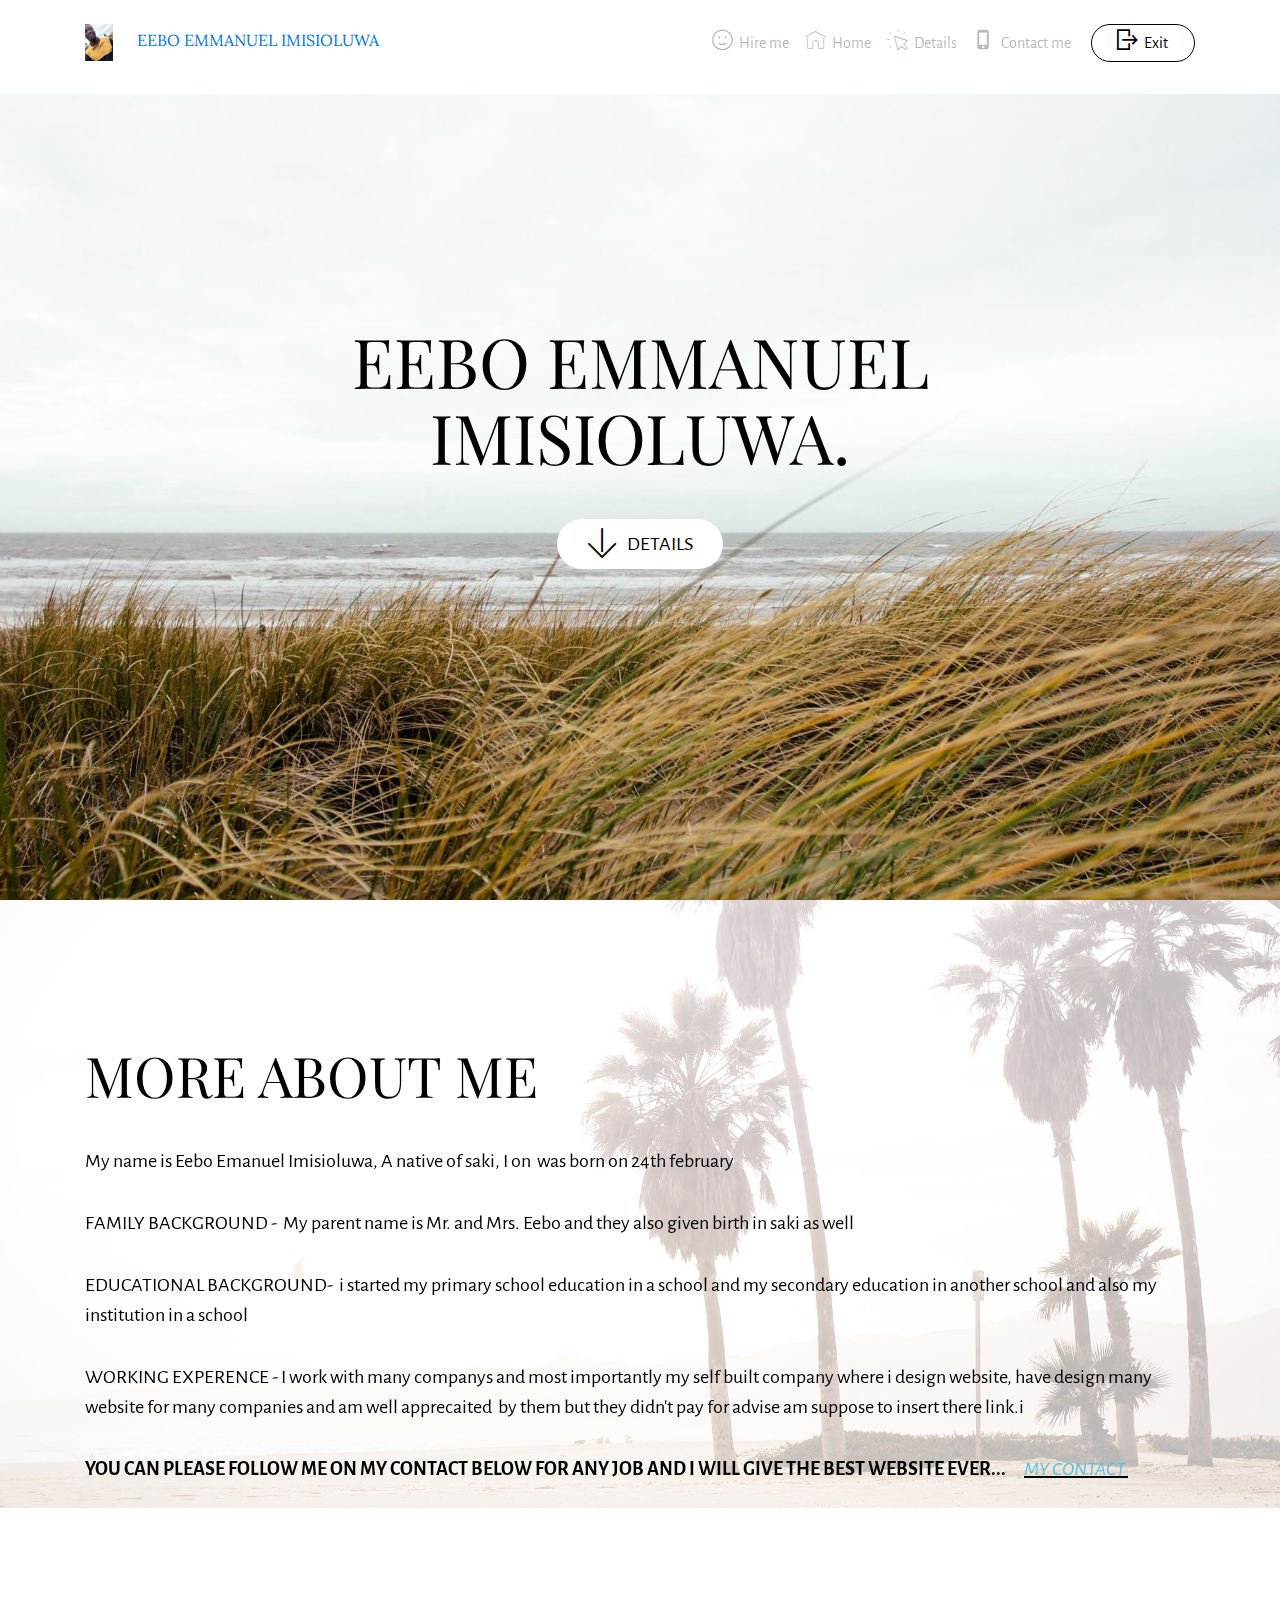
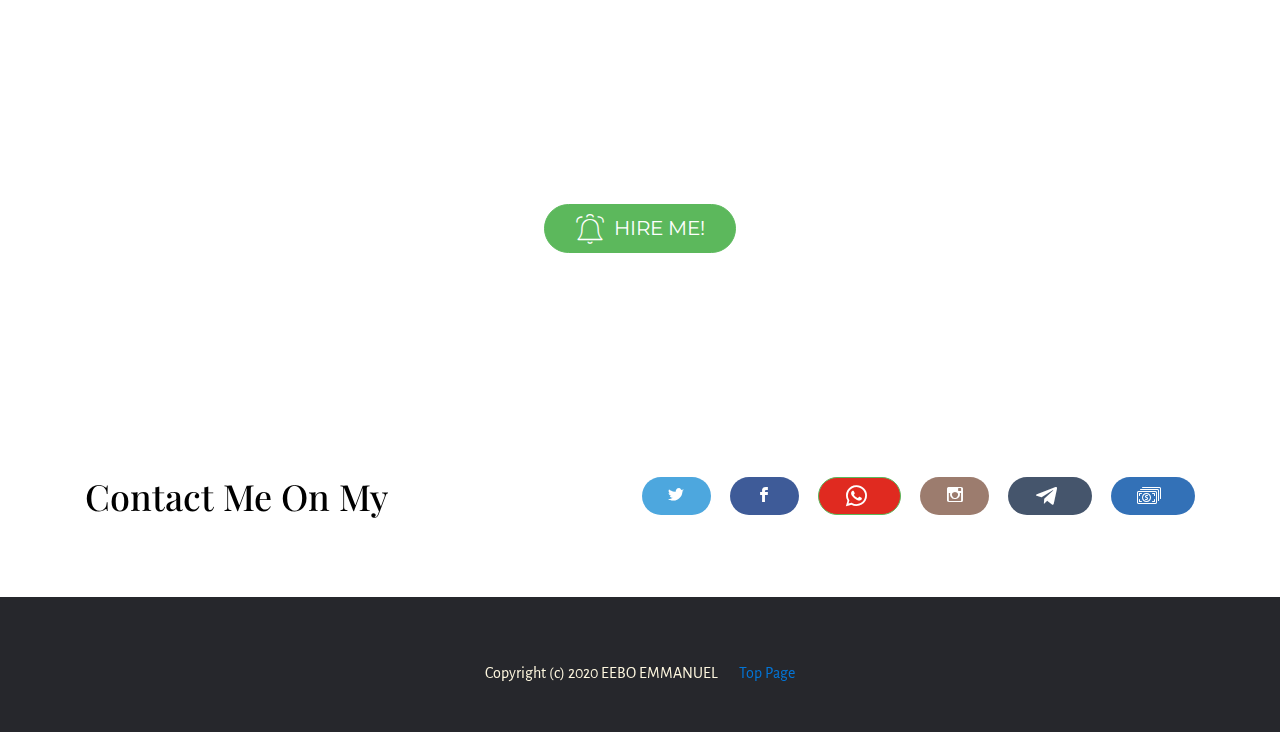
==== about.html @ a0805e91 "Uploading of contents at first run" ====
<!DOCTYPE html>
<html  >
<head>
  <!-- Site made with Mobirise Website Builder v4.12.3, https://mobirise.com -->
  <meta charset="UTF-8">
  <meta http-equiv="X-UA-Compatible" content="IE=edge">
  <meta name="generator" content="Mobirise v4.12.3, mobirise.com">
  <meta name="viewport" content="width=device-width, initial-scale=1, minimum-scale=1">
  <link rel="shortcut icon" href="assets/images/image-128x128.png" type="image/x-icon">
  <meta name="description" content="my self ">
  
  
  <title>About Me</title>
  <link rel="stylesheet" href="assets/font-awesome-brands/../css/fontawesome.min.css">
  <link rel="stylesheet" href="assets/font-awesome-brands/css/brands.min.css">
  <link rel="stylesheet" href="assets/material-design/css/material-icons.min.css">
  <link rel="stylesheet" href="https://fonts.googleapis.com/css?family=Alegreya+Sans:400,700&subset=latin,vietnamese,latin-ext">
  <link rel="stylesheet" href="assets/web/assets/mobirise-icons2/mobirise2.css">
  <link rel="stylesheet" href="assets/web/assets/mobirise-icons-bold/mobirise-icons-bold.css">
  <link rel="stylesheet" href="assets/web/assets/mobirise-icons/mobirise-icons.css">
  <link rel="stylesheet" href="https://fonts.googleapis.com/css?family=Playfair+Display:400,700&subset=latin,cyrillic">
  <link rel="stylesheet" href="assets/tether/tether.min.css">
  <link rel="stylesheet" href="assets/bootstrap/css/bootstrap.min.css">
  <link rel="stylesheet" href="assets/facebook-plugin/style.css">
  <link rel="stylesheet" href="assets/socicon/css/socicon.min.css">
  <link rel="stylesheet" href="assets/puritym/css/style.css">
  <link rel="preload" as="style" href="assets/mobirise/css/mbr-additional.css"><link rel="stylesheet" href="assets/mobirise/css/mbr-additional.css" type="text/css">
  
  
  
</head>
<body>
  <nav class="navbar navbar-light mbr-navbar navbar-fixed-top" id="nav_bar" data-rv-view="3" style="background-color: rgb(255, 255, 255);">
    <div class="container">
        <button class="navbar-toggler pull-right hidden-md-up" type="button" data-toggle="collapse" data-target="#exCollapsingNavbar2">
            <div class="hamburger-icon"></div>
        </button>

        <div class="clearfix"></div>
        <div class="collapse navbar-toggleable-sm" id="exCollapsingNavbar2">
            <span class="navbar-logo"><a href="#top"><img src="assets/images/img-20200704-074930-794-96x128.jpeg" alt="PICTURE" title="PAGE"></a></span>
            <span><a class="navbar-brand text-primary" href="index.html#header1-4">EEBO EMMANUEL IMISIOLUWA &nbsp;</a></span>

            <ul class="nav navbar-nav pull-xs-right"><li class="nav-item"><a class="btn btn-secondary-outline" href="index.html#home_bg"><span class="mobi-mbri mobi-mbri-logout mbr-iconfont mbr-iconfont-btn-parent"></span>Exit</a></li></ul>

            <ul class="nav navbar-nav pull-xs-right"><li class="nav-item"><a class="nav-link" href="hire me.html#image2-f"><span class="mbrib-smile-face mbr-iconfont mbr-iconfont-btn-parent"></span>Hire me</a></li> <li class="nav-item"><a class="nav-link" href="about.html"><span class="mbri-home mbr-iconfont mbr-iconfont-btn-parent"></span>Home</a></li><li class="nav-item"><a class="nav-link" href="about.html#content"><span class="mbri-cursor-click mbr-iconfont mbr-iconfont-btn-parent"></span>Details</a></li><li class="nav-item"><a class="nav-link" href="about.html#contact"><span class="material material-phone-iphone mbr-iconfont mbr-iconfont-btn-parent"></span>Contact me</a></li></ul>
        </div>
    </div>
</nav>

<section class="mbr-section mbr-section-full mbr-after-navbar" id="header" data-rv-view="5" style="background-image: url(assets/images/photo-1.jpg);">
    <div class="mbr-table-cell">
        
        <div class="container">
            <div class="row">
                <div class="col-md-8 col-md-offset-2 text-xs-center">

                    <h1 class="mbr-section-title display-1">EEBO EMMANUEL IMISIOLUWA.</h1>
                    
                    <div class="mbr-buttons--center"> <a class="btn btn-lg btn-white" href="about.html#content"><span class="mbrib-down mbr-iconfont mbr-iconfont-btn"></span>DETAILS</a></div>
                </div>
            </div>
        </div>
        
    </div>
</section>

<section class="mbr-section mbr-parallax-background col-undefined" id="content" data-rv-view="8" style="background-image: url(assets/images/photo-3.jpg); padding-top: 9rem; padding-bottom: 9rem;">
    <div class="mbr-overlay" style="opacity: 0.7; background-color: rgb(255, 255, 255);"></div>
    <div class="container">
        <h3 class="mbr-section-title display-2">MORE ABOUT ME&nbsp;</h3>
        <div class="lead"><p>My name is Eebo Emanuel Imisioluwa, A native of saki, I on &nbsp;was born on 24th february </p><p>FAMILY BACKGROUND - &nbsp;My parent name is Mr. and Mrs. Eebo and they also given birth in saki as well</p><p>EDUCATIONAL BACKGROUND- &nbsp;i started my primary school education in a school and my secondary education in another school and also my institution in a school</p><p>WORKING EXPERENCE - I work with many companys and most importantly my self built company where i design website, have design many website for many companies and am well apprecaited &nbsp;by them but they didn't pay for advise am suppose to insert there link.i</p><p><strong>YOU CAN PLEASE FOLLOW ME ON MY CONTACT BELOW FOR ANY JOB AND I WILL GIVE THE BEST WEBSITE EVER... &nbsp; &nbsp;</strong><em> &nbsp;<u><a href="about.html#contact" class="text-info">MY CONTACT&nbsp;</a></u></em></p></div>
    </div>
</section>

<section class="mbr-section mbr-section__container mbr-section__container--isolated" id="buttons1-c" data-rv-view="11">
    <div class="container">
        <div class="row">
            <div class="col-md-8 col-md-offset-2">
                <div class="text-xs-center"><a class="btn btn-lg btn-success" href="hire me.html#image2-f"><span class="mbri-alert mbr-iconfont mbr-iconfont-btn"></span>HIRE ME!</a> </div>
            </div>
        </div>
    </div>
</section>

<section class="mbr-section mbr-section-small" id="contact" data-rv-view="12" style="background-color: rgb(255, 255, 255); padding-top: 4.5rem; padding-bottom: 4.5rem;">
    

    <div class="container">
        <div class="row">
            <div class="col-sm-4">
                <h2 class="mbr-section-title h1">Contact Me On My</h2>
            </div>
            <div class="col-sm-8 text-xs-right"><a class="btn btn-social socicon-bg-twitter" title="Twitter" target="_blank" href="https://twitter.com/mobirise"><i class="socicon socicon-twitter"></i></a> <a class="btn btn-social socicon-bg-facebook" title="Facebook" target="_blank" href="https://www.facebook.com/pages/Mobirise/1616226671953247"><i class="socicon socicon-facebook"></i></a>  <a class="btn btn-social socicon-bg-youtube btn-success" title="YouTube" href="https://wa.me/2347017200363"><span class="fab fa-fw fa-whatsapp mbr-iconfont mbr-iconfont-btn"></span></a> <a class="btn btn-social socicon-bg-instagram" title="Instagram" target="_blank" href="https://instagram.com/mobirise/"><i class="socicon socicon-instagram"></i></a>  <a class="btn btn-social socicon-bg-tumblr" title="Tumblr" target="_blank" href="http://mobirise.tumblr.com/"><span class="fab fa-fw fa-telegram-plane mbr-iconfont mbr-iconfont-btn"></span></a> <a class="btn btn-social socicon-bg-linkedin" title="LinkedIn" target="_blank" href="https://www.linkedin.com/in/mobirise"><span class="mbri-cash mbr-iconfont mbr-iconfont-btn"></span></a> </div>
        </div>
    </div>
</section>

<footer class="mbr-section mbr-section-nopadding mbr-footer" id="footer" data-rv-view="14" style="background-color: rgb(38, 39, 44); padding-top: 3rem; padding-bottom: 1.98rem;">
    
    <div class="container">
        <p></p><p>Copyright (c) 2020 EEBO EMMANUEL &nbsp; &nbsp; &nbsp;&nbsp;<a href="#top" class="text-primary">Top Page</a></p><p></p>
    </div>
</footer>


  <script src="assets/web/assets/jquery/jquery.min.js"></script>
  <script src="assets/tether/tether.min.js"></script>
  <script src="assets/bootstrap/js/bootstrap.min.js"></script>
  <script src="https://connect.facebook.net/en_US/sdk.js#xfbml=1&version=v2.5"></script>
  <script src="https://apis.google.com/js/plusone.js"></script>
  <script src="assets/facebook-plugin/facebook-script.js"></script>
  <script src="assets/jarallax/jarallax.js"></script>
  <script src="assets/smooth-scroll/smooth-scroll.js"></script>
  <script src="assets/puritym/js/script.js"></script>
  
  
</body>
</html>
---- assets/font-awesome-brands/css/brands.min.css ----
/*!
 * Font Awesome Free 5.5.0 by @fontawesome - https://fontawesome.com
 * License - https://fontawesome.com/license/free (Icons: CC BY 4.0, Fonts: SIL OFL 1.1, Code: MIT License)
 */
@font-face{font-family:"Font Awesome 5 Brands";font-style:normal;font-weight:normal;src:url(../fonts/fa-brands-400.eot);src:url(../fonts/fa-brands-400.eot?#iefix) format("embedded-opentype"),url(../fonts/fa-brands-400.woff2) format("woff2"),url(../fonts/fa-brands-400.woff) format("woff"),url(../fonts/fa-brands-400.ttf) format("truetype"),url(../fonts/fa-brands-400.svg#fontawesome) format("svg")}.fab{font-family:"Font Awesome 5 Brands"}
---- assets/web/assets/mobirise-icons2/mobirise2.css ----
@font-face {
  font-family: 'Moririse2';
  font-display: swap;
  src:  url('mobirise2.eot?f2bix4');
  src:  url('mobirise2.eot?f2bix4#iefix') format('embedded-opentype'),
    url('mobirise2.ttf?f2bix4') format('truetype'),
    url('mobirise2.woff?f2bix4') format('woff'),
    url('mobirise2.svg?f2bix4#mobirise2') format('svg');
  font-weight: normal;
  font-style: normal;
}

[class^="mobi-"], [class*=" mobi-"] {
  /* use !important to prevent issues with browser extensions that change fonts */
  font-family: 'Moririse2' !important;
  speak: none;
  font-style: normal;
  font-weight: normal;
  font-variant: normal;
  text-transform: none;
  line-height: 1;

  /* Better Font Rendering =========== */
  -webkit-font-smoothing: antialiased;
  -moz-osx-font-smoothing: grayscale;
}

.mobi-mbri-add-submenu:before {
  content: "\e900";
}
.mobi-mbri-alert:before {
  content: "\e901";
}
.mobi-mbri-align-center:before {
  content: "\e902";
}
.mobi-mbri-align-justify:before {
  content: "\e903";
}
.mobi-mbri-align-left:before {
  content: "\e904";
}
.mobi-mbri-align-right:before {
  content: "\e905";
}
.mobi-mbri-android:before {
  content: "\e906";
}
.mobi-mbri-apple:before {
  content: "\e907";
}
.mobi-mbri-arrow-down:before {
  content: "\e908";
}
.mobi-mbri-arrow-next:before {
  content: "\e909";
}
.mobi-mbri-arrow-prev:before {
  content: "\e90a";
}
.mobi-mbri-arrow-up:before {
  content: "\e90b";
}
.mobi-mbri-bold:before {
  content: "\e90c";
}
.mobi-mbri-bookmark:before {
  content: "\e90d";
}
.mobi-mbri-bootstrap:before {
  content: "\e90e";
}
.mobi-mbri-briefcase:before {
  content: "\e90f";
}
.mobi-mbri-browse:before {
  content: "\e910";
}
.mobi-mbri-bulleted-list:before {
  content: "\e911";
}
.mobi-mbri-calendar:before {
  content: "\e912";
}
.mobi-mbri-camera:before {
  content: "\e913";
}
.mobi-mbri-cart-add:before {
  content: "\e914";
}
.mobi-mbri-cart-full:before {
  content: "\e915";
}
.mobi-mbri-cash:before {
  content: "\e916";
}
.mobi-mbri-change-style:before {
  content: "\e917";
}
.mobi-mbri-chat:before {
  content: "\e918";
}
.mobi-mbri-clock:before {
  content: "\e919";
}
.mobi-mbri-close:before {
  content: "\e91a";
}
.mobi-mbri-cloud:before {
  content: "\e91b";
}
.mobi-mbri-code:before {
  content: "\e91c";
}
.mobi-mbri-contact-form:before {
  content: "\e91d";
}
.mobi-mbri-credit-card:before {
  content: "\e91e";
}
.mobi-mbri-cursor-click:before {
  content: "\e91f";
}
.mobi-mbri-cust-feedback:before {
  content: "\e920";
}
.mobi-mbri-database:before {
  content: "\e921";
}
.mobi-mbri-delivery:before {
  content: "\e922";
}
.mobi-mbri-desktop:before {
  content: "\e923";
}
.mobi-mbri-devices:before {
  content: "\e924";
}
.mobi-mbri-down:before {
  content: "\e925";
}
.mobi-mbri-download-2:before {
  content: "\e926";
}
.mobi-mbri-download:before {
  content: "\e927";
}
.mobi-mbri-drag-n-drop-2:before {
  content: "\e928";
}
.mobi-mbri-drag-n-drop:before {
  content: "\e929";
}
.mobi-mbri-edit-2:before {
  content: "\e92a";
}
.mobi-mbri-edit:before {
  content: "\e92b";
}
.mobi-mbri-error:before {
  content: "\e92c";
}
.mobi-mbri-extension:before {
  content: "\e92d";
}
.mobi-mbri-features:before {
  content: "\e92e";
}
.mobi-mbri-file:before {
  content: "\e92f";
}
.mobi-mbri-flag:before {
  content: "\e930";
}
.mobi-mbri-folder:before {
  content: "\e931";
}
.mobi-mbri-gift:before {
  content: "\e932";
}
.mobi-mbri-github:before {
  content: "\e933";
}
.mobi-mbri-globe-2:before {
  content: "\e934";
}
.mobi-mbri-globe:before {
  content: "\e935";
}
.mobi-mbri-growing-chart:before {
  content: "\e936";
}
.mobi-mbri-hearth:before {
  content: "\e937";
}
.mobi-mbri-help:before {
  content: "\e938";
}
.mobi-mbri-home:before {
  content: "\e939";
}
.mobi-mbri-hot-cup:before {
  content: "\e93a";
}
.mobi-mbri-idea:before {
  content: "\e93b";
}
.mobi-mbri-image-gallery:before {
  content: "\e93c";
}
.mobi-mbri-image-slider:before {
  content: "\e93d";
}
.mobi-mbri-info:before {
  content: "\e93e";
}
.mobi-mbri-italic:before {
  content: "\e93f";
}
.mobi-mbri-key:before {
  content: "\e940";
}
.mobi-mbri-laptop:before {
  content: "\e941";
}
.mobi-mbri-layers:before {
  content: "\e942";
}
.mobi-mbri-left-right:before {
  content: "\e943";
}
.mobi-mbri-left:before {
  content: "\e944";
}
.mobi-mbri-letter:before {
  content: "\e945";
}
.mobi-mbri-like:before {
  content: "\e946";
}
.mobi-mbri-link:before {
  content: "\e947";
}
.mobi-mbri-lock:before {
  content: "\e948";
}
.mobi-mbri-login:before {
  content: "\e949";
}
.mobi-mbri-logout:before {
  content: "\e94a";
}
.mobi-mbri-magic-stick:before {
  content: "\e94b";
}
.mobi-mbri-map-pin:before {
  content: "\e94c";
}
.mobi-mbri-menu:before {
  content: "\e94d";
}
.mobi-mbri-mobile-2:before {
  content: "\e94e";
}
.mobi-mbri-mobile-horizontal:before {
  content: "\e94f";
}
.mobi-mbri-mobile:before {
  content: "\e950";
}
.mobi-mbri-mobirise:before {
  content: "\e951";
}
.mobi-mbri-more-horizontal:before {
  content: "\e952";
}
.mobi-mbri-more-vertical:before {
  content: "\e953";
}
.mobi-mbri-music:before {
  content: "\e954";
}
.mobi-mbri-new-file:before {
  content: "\e955";
}
.mobi-mbri-numbered-list:before {
  content: "\e956";
}
.mobi-mbri-opened-folder:before {
  content: "\e957";
}
.mobi-mbri-pages:before {
  content: "\e958";
}
.mobi-mbri-paper-plane:before {
  content: "\e959";
}
.mobi-mbri-paperclip:before {
  content: "\e95a";
}
.mobi-mbri-phone:before {
  content: "\e95b";
}
.mobi-mbri-photo:before {
  content: "\e95c";
}
.mobi-mbri-photos:before {
  content: "\e95d";
}
.mobi-mbri-pin:before {
  content: "\e95e";
}
.mobi-mbri-play:before {
  content: "\e95f";
}
.mobi-mbri-plus:before {
  content: "\e960";
}
.mobi-mbri-preview:before {
  content: "\e961";
}
.mobi-mbri-print:before {
  content: "\e962";
}
.mobi-mbri-protect:before {
  content: "\e963";
}
.mobi-mbri-question:before {
  content: "\e964";
}
.mobi-mbri-quote-left:before {
  content: "\e965";
}
.mobi-mbri-quote-right:before {
  content: "\e966";
}
.mobi-mbri-redo:before {
  content: "\e967";
}
.mobi-mbri-refresh:before {
  content: "\e968";
}
.mobi-mbri-responsive-2:before {
  content: "\e969";
}
.mobi-mbri-responsive:before {
  content: "\e96a";
}
.mobi-mbri-right:before {
  content: "\e96b";
}
.mobi-mbri-rocket:before {
  content: "\e96c";
}
.mobi-mbri-sad-face:before {
  content: "\e96d";
}
.mobi-mbri-sale:before {
  content: "\e96e";
}
.mobi-mbri-save:before {
  content: "\e96f";
}
.mobi-mbri-search:before {
  content: "\e970";
}
.mobi-mbri-setting-2:before {
  content: "\e971";
}
.mobi-mbri-setting-3:before {
  content: "\e972";
}
.mobi-mbri-setting:before {
  content: "\e973";
}
.mobi-mbri-share:before {
  content: "\e974";
}
.mobi-mbri-shopping-bag:before {
  content: "\e975";
}
.mobi-mbri-shopping-basket:before {
  content: "\e976";
}
.mobi-mbri-shopping-cart:before {
  content: "\e977";
}
.mobi-mbri-sites:before {
  content: "\e978";
}
.mobi-mbri-smile-face:before {
  content: "\e979";
}
.mobi-mbri-speed:before {
  content: "\e97a";
}
.mobi-mbri-star:before {
  content: "\e97b";
}
.mobi-mbri-success:before {
  content: "\e97c";
}
.mobi-mbri-sun:before {
  content: "\e97d";
}
.mobi-mbri-sun2:before {
  content: "\e97e";
}
.mobi-mbri-tablet-vertical:before {
  content: "\e97f";
}
.mobi-mbri-tablet:before {
  content: "\e980";
}
.mobi-mbri-target:before {
  content: "\e981";
}
.mobi-mbri-timer:before {
  content: "\e982";
}
.mobi-mbri-to-ftp:before {
  content: "\e983";
}
.mobi-mbri-to-local-drive:before {
  content: "\e984";
}
.mobi-mbri-touch-swipe:before {
  content: "\e985";
}
.mobi-mbri-touch:before {
  content: "\e986";
}
.mobi-mbri-trash:before {
  content: "\e987";
}
.mobi-mbri-underline:before {
  content: "\e988";
}
.mobi-mbri-undo:before {
  content: "\e989";
}
.mobi-mbri-unlink:before {
  content: "\e98a";
}
.mobi-mbri-unlock:before {
  content: "\e98b";
}
.mobi-mbri-up-down:before {
  content: "\e98c";
}
.mobi-mbri-up:before {
  content: "\e98d";
}
.mobi-mbri-update:before {
  content: "\e98e";
}
.mobi-mbri-upload-2:before {
  content: "\e98f";
}
.mobi-mbri-upload:before {
  content: "\e990";
}
.mobi-mbri-user-2:before {
  content: "\e991";
}
.mobi-mbri-user:before {
  content: "\e992";
}
.mobi-mbri-users:before {
  content: "\e993";
}
.mobi-mbri-video-play:before {
  content: "\e994";
}
.mobi-mbri-video:before {
  content: "\e995";
}
.mobi-mbri-watch:before {
  content: "\e996";
}
.mobi-mbri-website-theme-2:before {
  content: "\e997";
}
.mobi-mbri-website-theme:before {
  content: "\e998";
}
.mobi-mbri-wifi:before {
  content: "\e999";
}
.mobi-mbri-windows:before {
  content: "\e99a";
}
.mobi-mbri-zoom-in:before {
  content: "\e99b";
}
.mobi-mbri-zoom-out:before {
  content: "\e99c";
}
---- assets/web/assets/mobirise-icons-bold/mobirise-icons-bold.css ----
@font-face {
  font-family: 'mobirise-icons-bold';
  font-display: swap;
  src:  url('mobirise-icons-bold.eot?m1l4yr');
  src:  url('mobirise-icons-bold.eot?m1l4yr#iefix') format('embedded-opentype'),
    url('mobirise-icons-bold.ttf?m1l4yr') format('truetype'),
    url('mobirise-icons-bold.woff?m1l4yr') format('woff'),
    url('mobirise-icons-bold.svg?m1l4yr#mobirise-icons-bold') format('svg');
  font-weight: normal;
  font-style: normal;
}

[class^="mbrib-"], [class*="mbrib-"] {
  /* use !important to prevent issues with browser extensions that change fonts */
  font-family: 'mobirise-icons-bold' !important;
  speak: none;
  font-style: normal;
  font-weight: normal;
  font-variant: normal;
  text-transform: none;
  line-height: 1;

  /* Better Font Rendering =========== */
  -webkit-font-smoothing: antialiased;
  -moz-osx-font-smoothing: grayscale;
}

.mbrib-add-submenu:before {
  content: "\e900";
}
.mbrib-alert:before {
  content: "\e901";
}
.mbrib-align-center:before {
  content: "\e902";
}
.mbrib-align-justify:before {
  content: "\e903";
}
.mbrib-align-left:before {
  content: "\e904";
}
.mbrib-align-right:before {
  content: "\e905";
}
.mbrib-android:before {
  content: "\e906";
}
.mbrib-apple:before {
  content: "\e907";
}
.mbrib-arrow-down:before {
  content: "\e908";
}
.mbrib-arrow-next:before {
  content: "\e909";
}
.mbrib-arrow-prev:before {
  content: "\e90a";
}
.mbrib-arrow-up:before {
  content: "\e90b";
}
.mbrib-bold:before {
  content: "\e90c";
}
.mbrib-bookmark:before {
  content: "\e90d";
}
.mbrib-bootstrap:before {
  content: "\e90e";
}
.mbrib-briefcase:before {
  content: "\e90f";
}
.mbrib-browse:before {
  content: "\e910";
}
.mbrib-bulleted-list:before {
  content: "\e911";
}
.mbrib-calendar:before {
  content: "\e912";
}
.mbrib-camera:before {
  content: "\e913";
}
.mbrib-cart-add:before {
  content: "\e914";
}
.mbrib-cart-full:before {
  content: "\e915";
}
.mbrib-cash:before {
  content: "\e916";
}
.mbrib-change-style:before {
  content: "\e917";
}
.mbrib-chat:before {
  content: "\e918";
}
.mbrib-clock:before {
  content: "\e919";
}
.mbrib-close:before {
  content: "\e91a";
}
.mbrib-cloud:before {
  content: "\e91b";
}
.mbrib-code:before {
  content: "\e91c";
}
.mbrib-contact-form:before {
  content: "\e91d";
}
.mbrib-credit-card:before {
  content: "\e91e";
}
.mbrib-cursor-click:before {
  content: "\e91f";
}
.mbrib-cust-feedback:before {
  content: "\e920";
}
.mbrib-database:before {
  content: "\e921";
}
.mbrib-delivery:before {
  content: "\e922";
}
.mbrib-desktop:before {
  content: "\e923";
}
.mbrib-devices:before {
  content: "\e924";
}
.mbrib-down:before {
  content: "\e925";
}
.mbrib-download:before {
  content: "\e926";
}
.mbrib-drag-n-drop:before {
  content: "\e927";
}
.mbrib-drag-n-drop2:before {
  content: "\e928";
}
.mbrib-edit:before {
  content: "\e929";
}
.mbrib-edit2:before {
  content: "\e92a";
}
.mbrib-error:before {
  content: "\e92b";
}
.mbrib-extension:before {
  content: "\e92c";
}
.mbrib-features:before {
  content: "\e92d";
}
.mbrib-file:before {
  content: "\e92e";
}
.mbrib-flag:before {
  content: "\e92f";
}
.mbrib-folder:before {
  content: "\e930";
}
.mbrib-gift:before {
  content: "\e931";
}
.mbrib-github:before {
  content: "\e932";
}
.mbrib-globe-2:before {
  content: "\e933";
}
.mbrib-globe:before {
  content: "\e934";
}
.mbrib-growing-chart:before {
  content: "\e935";
}
.mbrib-hearth:before {
  content: "\e936";
}
.mbrib-help:before {
  content: "\e937";
}
.mbrib-home:before {
  content: "\e938";
}
.mbrib-hot-cup:before {
  content: "\e939";
}
.mbrib-idea:before {
  content: "\e93a";
}
.mbrib-image-gallery:before {
  content: "\e93b";
}
.mbrib-image-slider:before {
  content: "\e93c";
}
.mbrib-info:before {
  content: "\e93d";
}
.mbrib-italic:before {
  content: "\e93e";
}
.mbrib-key:before {
  content: "\e93f";
}
.mbrib-laptop:before {
  content: "\e940";
}
.mbrib-layers:before {
  content: "\e941";
}
.mbrib-left-right:before {
  content: "\e942";
}
.mbrib-left:before {
  content: "\e943";
}
.mbrib-letter:before {
  content: "\e944";
}
.mbrib-like:before {
  content: "\e945";
}
.mbrib-link:before {
  content: "\e946";
}
.mbrib-lock:before {
  content: "\e947";
}
.mbrib-login:before {
  content: "\e948";
}
.mbrib-logout:before {
  content: "\e949";
}
.mbrib-magic-stick:before {
  content: "\e94a";
}
.mbrib-map-pin:before {
  content: "\e94b";
}
.mbrib-menu:before {
  content: "\e94c";
}
.mbrib-mobile:before {
  content: "\e94d";
}
.mbrib-mobile2:before {
  content: "\e94e";
}
.mbrib-mobirise:before {
  content: "\e94f";
}
.mbrib-more-horizontal:before {
  content: "\e950";
}
.mbrib-more-vertical:before {
  content: "\e951";
}
.mbrib-music:before {
  content: "\e952";
}
.mbrib-new-file:before {
  content: "\e953";
}
.mbrib-numbered-list:before {
  content: "\e954";
}
.mbrib-opened-folder:before {
  content: "\e955";
}
.mbrib-pages:before {
  content: "\e956";
}
.mbrib-paper-plane:before {
  content: "\e957";
}
.mbrib-paperclip:before {
  content: "\e958";
}
.mbrib-photo:before {
  content: "\e959";
}
.mbrib-photos:before {
  content: "\e95a";
}
.mbrib-pin:before {
  content: "\e95b";
}
.mbrib-play:before {
  content: "\e95c";
}
.mbrib-plus:before {
  content: "\e95d";
}
.mbrib-preview:before {
  content: "\e95e";
}
.mbrib-print:before {
  content: "\e95f";
}
.mbrib-protect:before {
  content: "\e960";
}
.mbrib-question:before {
  content: "\e961";
}
.mbrib-quote-left:before {
  content: "\e962";
}
.mbrib-quote-right:before {
  content: "\e963";
}
.mbrib-redo:before {
  content: "\e964";
}
.mbrib-refresh:before {
  content: "\e965";
}
.mbrib-responsive:before {
  content: "\e966";
}
.mbrib-right:before {
  content: "\e967";
}
.mbrib-rocket:before {
  content: "\e968";
}
.mbrib-sad-face:before {
  content: "\e969";
}
.mbrib-sale:before {
  content: "\e96a";
}
.mbrib-save:before {
  content: "\e96b";
}
.mbrib-search:before {
  content: "\e96c";
}
.mbrib-setting:before {
  content: "\e96d";
}
.mbrib-setting2:before {
  content: "\e96e";
}
.mbrib-setting3:before {
  content: "\e96f";
}
.mbrib-share:before {
  content: "\e970";
}
.mbrib-shopping-bag:before {
  content: "\e971";
}
.mbrib-shopping-basket:before {
  content: "\e972";
}
.mbrib-shopping-cart:before {
  content: "\e973";
}
.mbrib-sites:before {
  content: "\e974";
}
.mbrib-smile-face:before {
  content: "\e975";
}
.mbrib-speed:before {
  content: "\e976";
}
.mbrib-star:before {
  content: "\e977";
}
.mbrib-success:before {
  content: "\e978";
}
.mbrib-sun:before {
  content: "\e979";
}
.mbrib-sun2:before {
  content: "\e97a";
}
.mbrib-tablet-vertical:before {
  content: "\e97b";
}
.mbrib-tablet:before {
  content: "\e97c";
}
.mbrib-target:before {
  content: "\e97d";
}
.mbrib-timer:before {
  content: "\e97e";
}
.mbrib-to-ftp:before {
  content: "\e97f";
}
.mbrib-to-local-drive:before {
  content: "\e980";
}
.mbrib-touch-swipe:before {
  content: "\e981";
}
.mbrib-touch:before {
  content: "\e982";
}
.mbrib-trash:before {
  content: "\e983";
}
.mbrib-underline:before {
  content: "\e984";
}
.mbrib-undo:before {
  content: "\e985";
}
.mbrib-unlink:before {
  content: "\e986";
}
.mbrib-unlock:before {
  content: "\e987";
}
.mbrib-up-down:before {
  content: "\e988";
}
.mbrib-up:before {
  content: "\e989";
}
.mbrib-update:before {
  content: "\e98a";
}
.mbrib-upload:before {
  content: "\e98b";
}
.mbrib-user:before {
  content: "\e98c";
}
.mbrib-user2:before {
  content: "\e98d";
}
.mbrib-users:before {
  content: "\e98e";
}
.mbrib-video-play:before {
  content: "\e98f";
}
.mbrib-video:before {
  content: "\e990";
}
.mbrib-watch:before {
  content: "\e991";
}
.mbrib-website-theme:before {
  content: "\e992";
}
.mbrib-wifi:before {
  content: "\e993";
}
.mbrib-windows:before {
  content: "\e994";
}
.mbrib-zoom-out:before {
  content: "\e995";
}
---- assets/web/assets/mobirise-icons/mobirise-icons.css ----
@font-face {
  font-family: 'MobiriseIcons';
  src:  url('mobirise-icons.eot?spat4u');
  src:  url('mobirise-icons.eot?spat4u#iefix') format('embedded-opentype'),
    url('mobirise-icons.ttf?spat4u') format('truetype'),
    url('mobirise-icons.woff?spat4u') format('woff'),
    url('mobirise-icons.svg?spat4u#MobiriseIcons') format('svg');
  font-weight: normal;
  font-style: normal;
  font-display: swap;
}

[class^="mbri-"], [class*=" mbri-"] {
  /* use !important to prevent issues with browser extensions that change fonts */
  font-family: MobiriseIcons !important;
  speak: none;
  font-style: normal;
  font-weight: normal;
  font-variant: normal;
  text-transform: none;
  line-height: 1;

  /* Better Font Rendering =========== */
  -webkit-font-smoothing: antialiased;
  -moz-osx-font-smoothing: grayscale;
}

.mbri-add-submenu:before {
  content: "\e900";
}
.mbri-alert:before {
  content: "\e901";
}
.mbri-align-center:before {
  content: "\e902";
}
.mbri-align-justify:before {
  content: "\e903";
}
.mbri-align-left:before {
  content: "\e904";
}
.mbri-align-right:before {
  content: "\e905";
}
.mbri-android:before {
  content: "\e906";
}
.mbri-apple:before {
  content: "\e907";
}
.mbri-arrow-down:before {
  content: "\e908";
}
.mbri-arrow-next:before {
  content: "\e909";
}
.mbri-arrow-prev:before {
  content: "\e90a";
}
.mbri-arrow-up:before {
  content: "\e90b";
}
.mbri-bold:before {
  content: "\e90c";
}
.mbri-bookmark:before {
  content: "\e90d";
}
.mbri-bootstrap:before {
  content: "\e90e";
}
.mbri-briefcase:before {
  content: "\e90f";
}
.mbri-browse:before {
  content: "\e910";
}
.mbri-bulleted-list:before {
  content: "\e911";
}
.mbri-calendar:before {
  content: "\e912";
}
.mbri-camera:before {
  content: "\e913";
}
.mbri-cart-add:before {
  content: "\e914";
}
.mbri-cart-full:before {
  content: "\e915";
}
.mbri-cash:before {
  content: "\e916";
}
.mbri-change-style:before {
  content: "\e917";
}
.mbri-chat:before {
  content: "\e918";
}
.mbri-clock:before {
  content: "\e919";
}
.mbri-close:before {
  content: "\e91a";
}
.mbri-cloud:before {
  content: "\e91b";
}
.mbri-code:before {
  content: "\e91c";
}
.mbri-contact-form:before {
  content: "\e91d";
}
.mbri-credit-card:before {
  content: "\e91e";
}
.mbri-cursor-click:before {
  content: "\e91f";
}
.mbri-cust-feedback:before {
  content: "\e920";
}
.mbri-database:before {
  content: "\e921";
}
.mbri-delivery:before {
  content: "\e922";
}
.mbri-desktop:before {
  content: "\e923";
}
.mbri-devices:before {
  content: "\e924";
}
.mbri-down:before {
  content: "\e925";
}
.mbri-download:before {
  content: "\e989";
}
.mbri-drag-n-drop:before {
  content: "\e927";
}
.mbri-drag-n-drop2:before {
  content: "\e928";
}
.mbri-edit:before {
  content: "\e929";
}
.mbri-edit2:before {
  content: "\e92a";
}
.mbri-error:before {
  content: "\e92b";
}
.mbri-extension:before {
  content: "\e92c";
}
.mbri-features:before {
  content: "\e92d";
}
.mbri-file:before {
  content: "\e92e";
}
.mbri-flag:before {
  content: "\e92f";
}
.mbri-folder:before {
  content: "\e930";
}
.mbri-gift:before {
  content: "\e931";
}
.mbri-github:before {
  content: "\e932";
}
.mbri-globe:before {
  content: "\e933";
}
.mbri-globe-2:before {
  content: "\e934";
}
.mbri-growing-chart:before {
  content: "\e935";
}
.mbri-hearth:before {
  content: "\e936";
}
.mbri-help:before {
  content: "\e937";
}
.mbri-home:before {
  content: "\e938";
}
.mbri-hot-cup:before {
  content: "\e939";
}
.mbri-idea:before {
  content: "\e93a";
}
.mbri-image-gallery:before {
  content: "\e93b";
}
.mbri-image-slider:before {
  content: "\e93c";
}
.mbri-info:before {
  content: "\e93d";
}
.mbri-italic:before {
  content: "\e93e";
}
.mbri-key:before {
  content: "\e93f";
}
.mbri-laptop:before {
  content: "\e940";
}
.mbri-layers:before {
  content: "\e941";
}
.mbri-left-right:before {
  content: "\e942";
}
.mbri-left:before {
  content: "\e943";
}
.mbri-letter:before {
  content: "\e944";
}
.mbri-like:before {
  content: "\e945";
}
.mbri-link:before {
  content: "\e946";
}
.mbri-lock:before {
  content: "\e947";
}
.mbri-login:before {
  content: "\e948";
}
.mbri-logout:before {
  content: "\e949";
}
.mbri-magic-stick:before {
  content: "\e94a";
}
.mbri-map-pin:before {
  content: "\e94b";
}
.mbri-menu:before {
  content: "\e94c";
}
.mbri-mobile:before {
  content: "\e94d";
}
.mbri-mobile2:before {
  content: "\e94e";
}
.mbri-mobirise:before {
  content: "\e94f";
}
.mbri-more-horizontal:before {
  content: "\e950";
}
.mbri-more-vertical:before {
  content: "\e951";
}
.mbri-music:before {
  content: "\e952";
}
.mbri-new-file:before {
  content: "\e953";
}
.mbri-numbered-list:before {
  content: "\e954";
}
.mbri-opened-folder:before {
  content: "\e955";
}
.mbri-pages:before {
  content: "\e956";
}
.mbri-paper-plane:before {
  content: "\e957";
}
.mbri-paperclip:before {
  content: "\e958";
}
.mbri-photo:before {
  content: "\e959";
}
.mbri-photos:before {
  content: "\e95a";
}
.mbri-pin:before {
  content: "\e95b";
}
.mbri-play:before {
  content: "\e95c";
}
.mbri-plus:before {
  content: "\e95d";
}
.mbri-preview:before {
  content: "\e95e";
}
.mbri-print:before {
  content: "\e95f";
}
.mbri-protect:before {
  content: "\e960";
}
.mbri-question:before {
  content: "\e961";
}
.mbri-quote-left:before {
  content: "\e962";
}
.mbri-quote-right:before {
  content: "\e963";
}
.mbri-refresh:before {
  content: "\e964";
}
.mbri-responsive:before {
  content: "\e965";
}
.mbri-right:before {
  content: "\e966";
}
.mbri-rocket:before {
  content: "\e967";
}
.mbri-sad-face:before {
  content: "\e968";
}
.mbri-sale:before {
  content: "\e969";
}
.mbri-save:before {
  content: "\e96a";
}
.mbri-search:before {
  content: "\e96b";
}
.mbri-setting:before {
  content: "\e96c";
}
.mbri-setting2:before {
  content: "\e96d";
}
.mbri-setting3:before {
  content: "\e96e";
}
.mbri-share:before {
  content: "\e96f";
}
.mbri-shopping-bag:before {
  content: "\e970";
}
.mbri-shopping-basket:before {
  content: "\e971";
}
.mbri-shopping-cart:before {
  content: "\e972";
}
.mbri-sites:before {
  content: "\e973";
}
.mbri-smile-face:before {
  content: "\e974";
}
.mbri-speed:before {
  content: "\e975";
}
.mbri-star:before {
  content: "\e976";
}
.mbri-success:before {
  content: "\e977";
}
.mbri-sun:before {
  content: "\e978";
}
.mbri-sun2:before {
  content: "\e979";
}
.mbri-tablet:before {
  content: "\e97a";
}
.mbri-tablet-vertical:before {
  content: "\e97b";
}
.mbri-target:before {
  content: "\e97c";
}
.mbri-timer:before {
  content: "\e97d";
}
.mbri-to-ftp:before {
  content: "\e97e";
}
.mbri-to-local-drive:before {
  content: "\e97f";
}
.mbri-touch-swipe:before {
  content: "\e980";
}
.mbri-touch:before {
  content: "\e981";
}
.mbri-trash:before {
  content: "\e982";
}
.mbri-underline:before {
  content: "\e983";
}
.mbri-unlink:before {
  content: "\e984";
}
.mbri-unlock:before {
  content: "\e985";
}
.mbri-up-down:before {
  content: "\e986";
}
.mbri-up:before {
  content: "\e987";
}
.mbri-update:before {
  content: "\e988";
}
.mbri-upload:before {
 content: "\e926"; 
}
.mbri-user:before {
  content: "\e98a";
}
.mbri-user2:before {
  content: "\e98b";
}
.mbri-users:before {
  content: "\e98c";
}
.mbri-video:before {
  content: "\e98d";
}
.mbri-video-play:before {
  content: "\e98e";
}
.mbri-watch:before {
  content: "\e98f";
}
.mbri-website-theme:before {
  content: "\e990";
}
.mbri-wifi:before {
  content: "\e991";
}
.mbri-windows:before {
  content: "\e992";
}
.mbri-zoom-out:before {
  content: "\e993";
}
.mbri-redo:before {
  content: "\e994";
}
.mbri-undo:before {
  content: "\e995";
}
---- assets/facebook-plugin/style.css ----
.mbr-section.mbr-section__comments{
    position: relative;
}
.mbr-section__comments{
    background-size: cover;
}
.addons-container {
  position: relative;
  margin-left: auto;
  margin-right: auto;
  padding-right: 15px;
  padding-left: 15px; }
  @media (min-width: 576px) {
    .addons-container {
      padding-right: 15px;
      padding-left: 15px; } }
  @media (min-width: 768px) {
    .addons-container {
      padding-right: 15px;
      padding-left: 15px; } }
  @media (min-width: 992px) {
    .addons-container {
      padding-right: 15px;
      padding-left: 15px; } }
  @media (min-width: 1200px) {
    .addons-container {
      padding-right: 15px;
      padding-left: 15px; } }
  @media (min-width: 576px) {
    .addons-container {
      width: 540px;
      max-width: 100%; } }
  @media (min-width: 768px) {
    .addons-container {
      width: 720px;
      max-width: 100%; } }
  @media (min-width: 992px) {
    .addons-container {
      width: 960px;
      max-width: 100%; } }
  @media (min-width: 1200px) {
    .addons-container {
      width: 1140px;
      max-width: 100%; } }

.addons-container-inner{
    position: relative;
    width: 100%;
    min-height: 1px;
    padding-right: 15px;
    padding-left: 15px;
}
@media (min-width: 567px) {
    .addons-container-inner{
        -ms-flex: 0 0 66.666667%;
        flex: 0 0 66.666667%;
        max-width: 66.666667%;
    }
}
.addons-row{
    display: flex;
    justify-content:center;
}
---- assets/socicon/css/socicon.min.css ----
@font-face{font-family:'socicon';src:url('../fonts/socicon.eot');src:url('../fonts/socicon.eot?#iefix') format('embedded-opentype'),url('../fonts/socicon.woff') format('woff'),url('../fonts/socicon.woff2') format('woff2'),url('../fonts/socicon.ttf') format('truetype'),url('../fonts/socicon.svg#sociconregular') format('svg');font-weight:normal;font-style:normal}.socicon{position:relative;top:1px;display:inline-block;font-family:'socicon';font-style:normal;font-weight:normal;line-height:1;text-transform:none !important;-webkit-font-smoothing:antialiased;-moz-osx-font-smoothing:grayscale}.socicon-twitter:before{content:"a"}.socicon-facebook:before{content:"b"}.socicon-google:before{content:"c"}.socicon-pinterest:before{content:"d"}.socicon-foursquare:before{content:"e"}.socicon-yahoo:before{content:"f"}.socicon-skype:before{content:"g"}.socicon-yelp:before{content:"h"}.socicon-feedburner:before{content:"i"}.socicon-linkedin:before{content:"j"}.socicon-viadeo:before{content:"k"}.socicon-xing:before{content:"l"}.socicon-myspace:before{content:"m"}.socicon-soundcloud:before{content:"n"}.socicon-spotify:before{content:"o"}.socicon-grooveshark:before{content:"p"}.socicon-lastfm:before{content:"q"}.socicon-youtube:before{content:"r"}.socicon-vimeo:before{content:"s"}.socicon-dailymotion:before{content:"t"}.socicon-vine:before{content:"u"}.socicon-flickr:before{content:"v"}.socicon-500px:before{content:"w"}.socicon-instagram:before{content:"x"}.socicon-wordpress:before{content:"y"}.socicon-tumblr:before{content:"z"}.socicon-blogger:before{content:"A"}.socicon-technorati:before{content:"B"}.socicon-reddit:before{content:"C"}.socicon-dribbble:before{content:"D"}.socicon-stumbleupon:before{content:"E"}.socicon-digg:before{content:"F"}.socicon-envato:before{content:"G"}.socicon-behance:before{content:"H"}.socicon-delicious:before{content:"I"}.socicon-deviantart:before{content:"J"}.socicon-forrst:before{content:"K"}.socicon-play:before{content:"L"}.socicon-zerply:before{content:"M"}.socicon-wikipedia:before{content:"N"}.socicon-apple:before{content:"O"}.socicon-flattr:before{content:"P"}.socicon-github:before{content:"Q"}.socicon-chimein:before{content:"R"}.socicon-friendfeed:before{content:"S"}.socicon-newsvine:before{content:"T"}.socicon-identica:before{content:"U"}.socicon-bebo:before{content:"V"}.socicon-zynga:before{content:"W"}.socicon-steam:before{content:"X"}.socicon-xbox:before{content:"Y"}.socicon-windows:before{content:"Z"}.socicon-outlook:before{content:"1"}.socicon-coderwall:before{content:"2"}.socicon-tripadvisor:before{content:"3"}.socicon-appnet:before{content:"4"}.socicon-goodreads:before{content:"5"}.socicon-tripit:before{content:"6"}.socicon-lanyrd:before{content:"7"}.socicon-slideshare:before{content:"8"}.socicon-buffer:before{content:"9"}.socicon-rss:before{content:","}.socicon-vkontakte:before{content:";"}.socicon-disqus:before{content:":"}.socicon-houzz:before{content:"+"}.socicon-mail:before{content:"@"}.socicon-patreon:before{content:"="}.socicon-paypal:before{content:"-"}.socicon-playstation:before{content:"^"}.socicon-smugmug:before{content:"¨"}.socicon-swarm:before{content:"$"}.socicon-triplej:before{content:"*"}.socicon-yammer:before{content:"&"}.socicon-stackoverflow:before{content:"("}.socicon-drupal:before{content:"#"}.socicon-odnoklassniki:before{content:"."}.socicon-android:before{content:"_"}.socicon-meetup:before{content:"]"}.socicon-persona:before{content:")"}.socicon-amazon:before{content:"£"}.socicon-ello:before{content:"'"}.socicon-mixcloud:before{content:"\""}.socicon-8tracks:before{content:"}"}.socicon-twitch:before{content:"{"}.socicon-bg-twitter{background:#4da7de}.socicon-bg-twitter:hover{background:#4da7de !important}.socicon-bg-facebook{background:#3e5b98}.socicon-bg-facebook:hover{background:#3e5b98 !important}.socicon-bg-google{background:#d93e2d}.socicon-bg-google:hover{background:#d93e2d !important}.socicon-bg-pinterest{background:#c92619}.socicon-bg-pinterest:hover{background:#c92619 !important}.socicon-bg-foursquare{background:#f94877}.socicon-bg-foursquare:hover{background:#f94877 !important}.socicon-bg-yahoo{background:#6e2a85}.socicon-bg-yahoo:hover{background:#6e2a85 !important}.socicon-bg-skype{background:#28abe3}.socicon-bg-skype:hover{background:#28abe3 !important}.socicon-bg-yelp{background:#c83218}.socicon-bg-yelp:hover{background:#c83218 !important}.socicon-bg-feedburner{background:#fc0}.socicon-bg-feedburner:hover{background:#fc0 !important}.socicon-bg-linkedin{background:#3371b7}.socicon-bg-linkedin:hover{background:#3371b7 !important}.socicon-bg-viadeo{background:#e4a000}.socicon-bg-viadeo:hover{background:#e4a000 !important}.socicon-bg-xing{background:#005a60}.socicon-bg-xing:hover{background:#005a60 !important}.socicon-bg-myspace{background:#323232}.socicon-bg-myspace:hover{background:#323232 !important}.socicon-bg-soundcloud{background:#fe3801}.socicon-bg-soundcloud:hover{background:#fe3801 !important}.socicon-bg-spotify{background:#7bb342}.socicon-bg-spotify:hover{background:#7bb342 !important}.socicon-bg-grooveshark{background:#000}.socicon-bg-grooveshark:hover{background:#000 !important}.socicon-bg-lastfm{background:#d41316}.socicon-bg-lastfm:hover{background:#d41316 !important}.socicon-bg-youtube{background:#e02a20}.socicon-bg-youtube:hover{background:#e02a20 !important}.socicon-bg-vimeo{background:#51b5e7}.socicon-bg-vimeo:hover{background:#51b5e7 !important}.socicon-bg-dailymotion{background:#004e72}.socicon-bg-dailymotion:hover{background:#004e72 !important}.socicon-bg-vine{background:#00b389}.socicon-bg-vine:hover{background:#00b389 !important}.socicon-bg-flickr{background:#1e1e1b}.socicon-bg-flickr:hover{background:#1e1e1b !important}.socicon-bg-500px{background:#58a9de}.socicon-bg-500px:hover{background:#58a9de !important}.socicon-bg-instagram{background:#9c7c6e}.socicon-bg-instagram:hover{background:#9c7c6e !important}.socicon-bg-wordpress{background:#464646}.socicon-bg-wordpress:hover{background:#464646 !important}.socicon-bg-tumblr{background:#45556c}.socicon-bg-tumblr:hover{background:#45556c !important}.socicon-bg-blogger{background:#ec661c}.socicon-bg-blogger:hover{background:#ec661c !important}.socicon-bg-technorati{background:#5cb030}.socicon-bg-technorati:hover{background:#5cb030 !important}.socicon-bg-reddit{background:#e74a1e}.socicon-bg-reddit:hover{background:#e74a1e !important}.socicon-bg-dribbble{background:#e84d88}.socicon-bg-dribbble:hover{background:#e84d88 !important}.socicon-bg-stumbleupon{background:#e64011}.socicon-bg-stumbleupon:hover{background:#e64011 !important}.socicon-bg-digg{background:#1d1d1b}.socicon-bg-digg:hover{background:#1d1d1b !important}.socicon-bg-envato{background:#597c3a}.socicon-bg-envato:hover{background:#597c3a !important}.socicon-bg-behance{background:#000}.socicon-bg-behance:hover{background:#000 !important}.socicon-bg-delicious{background:#020202}.socicon-bg-delicious:hover{background:#020202 !important}.socicon-bg-deviantart{background:#c5d200}.socicon-bg-deviantart:hover{background:#c5d200 !important}.socicon-bg-forrst{background:#5b9a68}.socicon-bg-forrst:hover{background:#5b9a68 !important}.socicon-bg-play{background:#000}.socicon-bg-play:hover{background:#000 !important}.socicon-bg-zerply{background:#9dbc7a}.socicon-bg-zerply:hover{background:#9dbc7a !important}.socicon-bg-wikipedia{background:#000}.socicon-bg-wikipedia:hover{background:#000 !important}.socicon-bg-apple{background:#b9bfc1}.socicon-bg-apple:hover{background:#b9bfc1 !important}.socicon-bg-flattr{background:#f67c1a}.socicon-bg-flattr:hover{background:#f67c1a !important}.socicon-bg-github{background:#221e1b}.socicon-bg-github:hover{background:#221e1b !important}.socicon-bg-chimein{background:#888688}.socicon-bg-chimein:hover{background:#888688 !important}.socicon-bg-friendfeed{background:#2f72c4}.socicon-bg-friendfeed:hover{background:#2f72c4 !important}.socicon-bg-newsvine{background:#075b2f}.socicon-bg-newsvine:hover{background:#075b2f !important}.socicon-bg-identica{background:#000}.socicon-bg-identica:hover{background:#000 !important}.socicon-bg-bebo{background:#ef1011}.socicon-bg-bebo:hover{background:#ef1011 !important}.socicon-bg-zynga{background:#dc0606}.socicon-bg-zynga:hover{background:#dc0606 !important}.socicon-bg-steam{background:#8f8d8a}.socicon-bg-steam:hover{background:#8f8d8a !important}.socicon-bg-xbox{background:#92c83e}.socicon-bg-xbox:hover{background:#92c83e !important}.socicon-bg-windows{background:#00bdf6}.socicon-bg-windows:hover{background:#00bdf6 !important}.socicon-bg-outlook{background:#0072c6}.socicon-bg-outlook:hover{background:#0072c6 !important}.socicon-bg-coderwall{background:#3e8dcc}.socicon-bg-coderwall:hover{background:#3e8dcc !important}.socicon-bg-tripadvisor{background:#000}.socicon-bg-tripadvisor:hover{background:#000 !important}.socicon-bg-appnet{background:#494949}.socicon-bg-appnet:hover{background:#494949 !important}.socicon-bg-goodreads{background:#463020}.socicon-bg-goodreads:hover{background:#463020 !important}.socicon-bg-tripit{background:#1982c3}.socicon-bg-tripit:hover{background:#1982c3 !important}.socicon-bg-lanyrd{background:#3c80c9}.socicon-bg-lanyrd:hover{background:#3c80c9 !important}.socicon-bg-slideshare{background:#4ba3a6}.socicon-bg-slideshare:hover{background:#4ba3a6 !important}.socicon-bg-buffer{background:#000}.socicon-bg-buffer:hover{background:#000 !important}.socicon-bg-rss{background:#f26109}.socicon-bg-rss:hover{background:#f26109 !important}.socicon-bg-vkontakte{background:#5a7fa6}.socicon-bg-vkontakte:hover{background:#5a7fa6 !important}.socicon-bg-disqus{background:#2e9fff}.socicon-bg-disqus:hover{background:#2e9fff !important}.socicon-bg-houzz{background:#7cc04b}.socicon-bg-houzz:hover{background:#7cc04b !important}.socicon-bg-mail{background:#000}.socicon-bg-mail:hover{background:#000 !important}.socicon-bg-patreon{background:#e44727}.socicon-bg-patreon:hover{background:#e44727 !important}.socicon-bg-paypal{background:#009cde}.socicon-bg-paypal:hover{background:#009cde !important}.socicon-bg-playstation{background:#000}.socicon-bg-playstation:hover{background:#000 !important}.socicon-bg-smugmug{background:#acfd32}.socicon-bg-smugmug:hover{background:#acfd32 !important}.socicon-bg-swarm{background:#fc9d3c}.socicon-bg-swarm:hover{background:#fc9d3c !important}.socicon-bg-triplej{background:#e53531}.socicon-bg-triplej:hover{background:#e53531 !important}.socicon-bg-yammer{background:#1175c4}.socicon-bg-yammer:hover{background:#1175c4 !important}.socicon-bg-stackoverflow{background:#fd9827}.socicon-bg-stackoverflow:hover{background:#fd9827 !important}.socicon-bg-drupal{background:#00598e}.socicon-bg-drupal:hover{background:#00598e !important}.socicon-bg-odnoklassniki{background:#f48420}.socicon-bg-odnoklassniki:hover{background:#f48420 !important}.socicon-bg-android{background:#8ec047}.socicon-bg-android:hover{background:#8ec047 !important}.socicon-bg-meetup{background:#e2373c}.socicon-bg-meetup:hover{background:#e2373c !important}.socicon-bg-persona{background:#e6753d}.socicon-bg-persona:hover{background:#e6753d !important}.socicon-bg-amazon{background:#f90}.socicon-bg-amazon:hover{background:#f90 !important}.socicon-bg-ello{background:#000}.socicon-bg-ello:hover{background:#000 !important}.socicon-bg-mixcloud{background:#314359}.socicon-bg-mixcloud:hover{background:#314359 !important}.socicon-bg-8tracks{background:#122c4b}.socicon-bg-8tracks:hover{background:#122c4b !important}.socicon-bg-twitch{background:#6441a5}.socicon-bg-twitch:hover{background:#6441a5 !important}
---- assets/puritym/css/style.css ----
/**
 * BOOTSTRAP CUSTOM
 */
.container {
  position: relative;
}

.btn {
  margin-bottom: 0.5rem;
}

.btn + .btn {
  margin-left: 1rem;
}

.btn-white {
  background: #fff;
  color: inherit;
}

.btn-black {
  background: #000;
  color: #fff;
}

.btn-social,
.btn-social:hover,
.btn-social:active,
.btn-social:focus {
  color: #fff;
}

.display-1 {
  font-size: 4.3rem;
  margin-top: 3.9rem;
  margin-bottom: 2.8rem;
}

.display-2 {
  font-size: 3.5rem;
  margin-top: 3.5rem;
  margin-bottom: 2.5rem;
}

.display-3 {
  font-size: 2.8rem;
  margin-top: 3.2rem;
  margin-bottom: 2rem;
}

.display-4 {
  font-size: 2.3rem;
  margin-top: 2.3rem;
  margin-bottom: 1.8rem;
}

p.lead,
.lead p {
  margin-bottom: 2rem;
}

.card .card-img-top {
  width: 100%;
}

.card-block {
  background-color: #fff;
}

@media (min-width: 768px) {
  .col-md-4:nth-of-type(3n+1) {
    clear: left;
  }
}

@media (min-width: 544px) and (max-width: 767px) {
  .col-md-4:nth-of-type(odd) {
    clear: left;
  }
}

.row.no-gutter {
  margin-left: 0;
  margin-right: 0;
}

.row.no-gutter > [class*=col-]:not(:first-child),
.row.no-gutter > [class*=col-]:not(:last-child) {
  padding-right: 0;
  padding-left: 0;
}

blockquote {
  padding: .5rem 1rem;
  margin: 0 0 1rem;
  margin-bottom: 1rem;
  font-size: 1.25rem;
  border-left: .25rem solid #f1c050;
}

/**
 * TYPOGRAPHY
 */
body {
  font-family: "Alegreya Sans", sans-serif;
}

h1, h2, h3, h4, h5, h6,
.h1, .h2, .h3, .h4, .h5, .h6,
.display-1, .display-2, .display-3, .display-4 {
  font-family: "Playfair Display", sans-serif;
}

/**
 * MAPS
 */
@-webkit-keyframes mapCircleLoading {
  from {
    -webkit-transform: rotate(0deg);
  }
  to {
    -webkit-transform: rotate(359deg);
  }
}

@keyframes mapCircleLoading {
  from {
    transform: rotate(0deg);
  }
  to {
    transform: rotate(359deg);
  }
}

.mbr-map {
  position: relative;
}

.mbr-map iframe {
  height: 100%;
  width: 100%;
}

.mbr-map [data-state-details] {
  color: #6b6763;
  font-family: "Alegreya Sans", sans-serif;
  font-size: 1.25rem;
  height: 1.5em;
  margin-top: -0.75em;
  padding-left: 20px;
  padding-right: 20px;
  position: absolute;
  text-align: center;
  top: 50%;
  width: 100%;
}

.mbr-map[data-state] {
  background: #e9e5dc;
}

.mbr-map[data-state="loading"] [data-state-details] {
  display: none;
}

.mbr-map[data-state="loading"]::after {
  content: "";
  -webkit-animation: mapCircleLoading .6s infinite linear;
  animation: mapCircleLoading .6s infinite linear;
  border-radius: 50%;
  border: 6px rgba(255, 255, 255, 0.35) solid;
  border-top-color: #fff;
  height: 40px;
  left: 50%;
  margin-left: -20px;
  margin-top: -20px;
  position: absolute;
  top: 50%;
  width: 40px;
}

/**
 * SECTIONS
 */
.mbr-section {
  position: relative;
  padding-top: 9rem;
  padding-bottom: 9rem;
  background-position: 50% 50%;
  background-repeat: no-repeat;
  background-size: cover;
}

.mbr-section-full {
  display: table;
  width: 100%;
  height: 100vh;
  padding-top: 0;
  padding-bottom: 0;
}

.mbr-section-small {
  padding-top: 4.5rem;
  padding-bottom: 4.5rem;
}

.mbr-section-nopadding {
  padding-top: 0;
  padding-bottom: 0;
}

.mbr-section-title {
  margin-top: 0;
}

.mbr-table {
  display: table;
}

.mbr-table-cell {
  position: relative;
  display: table-cell;
  vertical-align: middle;
  padding-top: 9rem;
  padding-bottom: 9rem;
}

.mbr-inner-padding {
  padding: 4rem;
}

/* footer */
.mbr-footer {
  color: #fff;
}

.mbr-footer .mbr-map,
.mbr-footer .mbr-google-map {
  height: 300px;
}

.mbr-footer .form-control {
  color: #fff;
  background-color: #26272c;
  border-color: #1b1c20;
}

.mbr-footer ul {
  list-style-type: none;
  padding: 0;
}

.mbr-footer ul li {
  position: relative;
  padding-left: 1.2rem;
}

.mbr-footer ul li:before {
  content: '';
  position: absolute;
  margin-left: -1.2rem;
  width: 10px;
  height: 1px;
  top: 50%;
  background-color: #fff;
}

footer.mbr-footer {
  padding-top: 3rem;
  padding-bottom: 2rem;
}

/**
 * NAVBAR
 */
.mbr-navbar {
  position: absolute;
  top: 0;
  right: 0;
  left: 0;
  padding: 1.5rem 1rem;
  background-color: #fff;
  z-index: 1030;
}

.mbr-navbar.navbar-fixed-top {
  position: fixed;
}

.mbr-navbar.navbar-transparent {
  background-color: transparent;
}

.mbr-navbar .navbar-logo {
  margin-right: 1.5rem;
  float: left;
}

.mbr-navbar .navbar-logo,
.mbr-navbar .navbar-logo img {
  height: 37px;
}

.mbr-navbar .navbar-brand {
  margin-right: 1.5rem;
}

.mbr-navbar .navbar-divider,
.mbr-navbar .navbar-nav .nav-item + .nav-item,
.mbr-navbar .navbar-nav .nav-link + .nav-link {
  margin-left: 1rem;
}

.mbr-navbar .navbar-nav + .navbar-nav {
  margin-right: 20px;
}

.mbr-navbar .hamburger-icon, .navbar-dropdown .hamburger-icon {
  content: "";
  width: 16px;
  -webkit-box-shadow: 0 -6px 0 1px,0 0 0 1px,0 6px 0 1px;
  -moz-box-shadow: 0 -6px 0 1px,0 0 0 1px,0 6px 0 1px;
  box-shadow: 0 -6px 0 1px,0 0 0 1px,0 6px 0 1px;
}

/**
 * HELPERS
 */
/* Colors */
.text-white {
  color: #fff !important;
}

.text-black {
  color: #000 !important;
}

/**
 * Mobirise Classes
 */
.mbr-after-navbar:before {
  content: "";
  display: block;
  height: 54px;
}

.mbr-section__container--first {
  padding-bottom: 1rem;
}

.mbr-section__container--middle {
  padding-top: 1rem;
  padding-bottom: 1rem;
}

.mbr-section__container--last {
  padding-top: 1rem;
}

.mbr-overlay,
.mbr-background-video,
.mbr-background-video-preview {
  position: absolute;
  bottom: 0;
  left: 0;
  right: 0;
  top: 0;
}

.mbr-overlay {
  background-color: #fff;
  opacity: 0.5;
  z-index: 1;
}

.mbr-overlay ~ * {
  z-index: 2;
}

.mbr-background-video-preview {
  z-index: 0 !important;
}

.mbr-figure {
  display: block;
  overflow: hidden;
  position: relative;
  width: 100%;
  margin: 0;
}

.mbr-figure img, .mbr-figure iframe {
  display: block;
  width: 100%;
}

.mbr-figure .mbr-figure-caption {
  width: 100%;
  padding: 1.5rem 0;
  background-color: #FFF8E0;
}

.mbr-figure .mbr-figure-caption-over {
  position: absolute;
  bottom: 0;
  background-color: rgba(255, 255, 255, 0.5);
}

.mbr-map,
.mbr-google-map {
  height: 400px;
}

.mbr-arrow {
  position: absolute;
  text-align: center;
  font-size: 35px;
  bottom: 71px;
  left: 50%;
  text-decoration: none !important;
  width: 30px;
  margin-left: -15px;
  line-height: 1px;
  padding: 0 20px;
  -webkit-animation: floating-arrow 1.6s infinite ease-in-out 0s;
  -o-animation: floating-arrow 1.6s infinite ease-in-out 0s;
  animation: floating-arrow 1.6s infinite ease-in-out 0s;
}

.mbr-arrow, .mbr-arrow:hover, .mbr-arrow:focus {
  color: inherit;
}

@-webkit-keyframes floating-arrow {
  from {
    -webkit-transform: translateY(0);
    transform: translateY(0);
  }
  65% {
    -webkit-transform: translateY(11px);
    transform: translateY(11px);
  }
  to {
    -webkit-transform: translateY(0);
    transform: translateY(0);
  }
}

@-o-keyframes floating-arrow {
  from {
    -webkit-transform: translateY(0);
    transform: translateY(0);
  }
  65% {
    -webkit-transform: translateY(11px);
    transform: translateY(11px);
  }
  to {
    -webkit-transform: translateY(0);
    transform: translateY(0);
  }
}

@keyframes floating-arrow {
  from {
    -webkit-transform: translateY(0);
    transform: translateY(0);
  }
  65% {
    -webkit-transform: translateY(11px);
    transform: translateY(11px);
  }
  to {
    -webkit-transform: translateY(0);
    transform: translateY(0);
  }
}

@media (max-width: 767px) {
  .mbr-arrow {
    bottom: 41px;
  }
}

@media (max-width: 320px) {
  .mbr-arrow {
    bottom: 21px;
    text-align: center;
  }
}

@media all and (device-width: 320px) and (device-height: 568px) and (orientation: portrait) {
  .mbr-arrow {
    bottom: 31px;
  }
}

/*-------

   Slider

-------*/
.mbr-slider .carousel-inner > .active,
.mbr-slider .carousel-inner > .next,
.mbr-slider .carousel-inner > .prev {
  display: table;
}

.mbr-slider .carousel-control {
  background-image: none;
  width: 54px;
  height: 54px;
  top: 50%;
  margin-top: -27px;
  line-height: 54px;
  border-radius: 27px;
  color: inherit;
  background: #fff;
  border: 1px solid #000;
  opacity: 1;
  text-shadow: none;
  z-index: 5;
  -webkit-transition: all 0.2s ease-in-out 0s;
  -o-transition: all 0.2s ease-in-out 0s;
  transition: all 0.2s ease-in-out 0s;
}

.mbr-slider .carousel-control .icon-next,
.mbr-slider .carousel-control .icon-prev {
  margin-top: -18px;
  font-size: 30px;
}

.mbr-slider .carousel-control.left {
  margin-left: 2rem;
}

.mbr-slider .carousel-control.right {
  margin-right: 2rem;
}

.mbr-slider .carousel-control:hover {
  background: #000;
  color: #fff;
}

.mbr-slider .carousel-indicators {
  bottom: 0;
}

.mbr-slider .carousel-indicators li,
.mbr-slider .carousel-indicators .active {
  width: 15px;
  height: 15px;
  margin: 3px;
  border: 1px solid #000;
}

.mbr-slider .carousel-indicators .active {
  background-color: #000;
}

.mbr-slider .mbr-overlay {
  z-index: 0;
}

@media (max-width: 767px) {
  .mbr-slider .carousel-control {
    top: auto;
    bottom: 20px;
  }
  .mbr-slider > .container .carousel-control {
    margin-bottom: 0px;
  }
}

/* boxed slider */
.mbr-slider > .boxed-slider {
  position: relative;
  padding: 93px 0;
}

.mbr-slider > .boxed-slider > div {
  position: relative;
}

.mbr-slider > .container img {
  width: 100%;
}

.mbr-slider > .container img + .row {
  position: absolute;
  top: 50%;
  left: 0;
  right: 0;
  -webkit-transform: translateY(-50%);
  -moz-transform: translateY(-50%);
  transform: translateY(-50%);
}

.mbr-slider .mbr-section {
  padding: 0;
  background-attachment: scroll;
}

.mbr-slider .mbr-table-cell {
  padding: 0;
}

.mbr-slider > .container .carousel-indicators {
  margin-bottom: 3px;
}

/* article slider */
.mbr-slider > .article-slider .mbr-section,
.mbr-slider > .article-slider .mbr-section .mbr-table-cell {
  padding-top: 0;
  padding-bottom: 0;
}

/*-------

   Gallery

-------*/
.mbr-gallery .mbr-gallery-item {
  position: relative;
  display: inline-block;
  width: 25%;
}

@media (max-width: 768px) {
  .mbr-gallery .mbr-gallery-item {
    width: 50%;
  }
}

@media (max-width: 400px) {
  .mbr-gallery .mbr-gallery-item {
    width: 100%;
  }
}

.mbr-gallery .mbr-gallery-item > a {
  position: relative;
  display: block;
  background: #fff;
  outline: none;
}

.mbr-gallery .mbr-gallery-item img {
  width: 100%;
  opacity: 1;
  -webkit-transition: .2s opacity ease-in-out;
  transition: .2s opacity ease-in-out;
}

.mbr-gallery .mbr-gallery-item > a:hover img {
  opacity: 0.9;
}

.mbr-gallery .mbr-gallery-item .icon {
  position: absolute;
  font-size: 30px;
  top: 50%;
  left: 50%;
  color: #000;
  opacity: 0;
  -webkit-transform: translateX(-50%) translateY(-50%);
  transform: translateX(-50%) translateY(-50%);
  -webkit-transition: .2s opacity ease-in-out;
  transition: .2s opacity ease-in-out;
}

.mbr-gallery .mbr-gallery-item > a:hover .icon {
  opacity: 1;
}

/* remove spacing */
.mbr-gallery .mbr-gallery-row.no-gutter {
  margin: 0;
}

.mbr-gallery .mbr-gallery-row.no-gutter .mbr-gallery-item {
  padding: 0;
}

/* container */
.mbr-gallery .container.mbr-gallery-layout-default {
  padding: 93px 0;
}

/* fix horizontal scrollbar */
.mbr-gallery .mbr-gallery-layout-default,
.mbr-gallery .mbr-gallery-layout-article {
  overflow: hidden;
}

/* lightbox */
.mbr-gallery .modal {
  position: fixed;
  overflow: hidden;
  padding-right: 0 !important;
}

.mbr-gallery .modal-body {
  padding: 0;
}

.mbr-gallery .modal-body img {
  width: 100%;
}

.mbr-gallery .modal .close {
  position: absolute;
  background-image: none;
  font-size: 20px;
  width: 54px;
  height: 54px;
  border-radius: 27px;
  color: #000;
  top: 2rem;
  right: 2rem;
  line-height: 54px;
  opacity: 1;
  border: 1px solid #000;
  text-align: center;
  text-shadow: none;
  z-index: 5;
  -webkit-transition: all 0.2s ease-in-out 0s;
  -o-transition: all 0.2s ease-in-out 0s;
  transition: all 0.2s ease-in-out 0s;
}

.mbr-gallery .modal .close:hover {
  background: #000;
  color: #fff;
}

/* modal back color opacity */
.modal-backdrop.in {
  opacity: 0.8;
  filter: alpha(opacity=80);
}

@media (max-width: 768px) {
  .mbr-gallery .modal-dialog {
    margin: 10px auto;
  }
  .mbr-gallery .carousel-indicators,
  .mbr-gallery .carousel-control,
  .mbr-gallery .modal .close {
    position: fixed;
  }
}

/* fix fade in effect */
.mbr-gallery .modal.fade .modal-dialog {
  margin-top: -100px;
  -webkit-transition: margin-top 0.3s ease-out;
  -moz-transition: margin-top 0.3s ease-out;
  -o-transition: margin-top 0.3s ease-out;
  transition: margin-top 0.3s ease-out;
}

.mbr-gallery .modal.in .modal-dialog,
.mbr-gallery .modal.fade .modal-dialog {
  -webkit-transform: none;
  -ms-transform: none;
  -o-transform: none;
  transform: none;
}

.mbr-gallery .modal.in .modal-dialog {
  margin-top: 30px;
}

/* iconfont default styling */
/* for buttons */
.mbr-iconfont.mbr-iconfont-btn,
.mbr-buttons__btn .mbr-iconfont {
  padding-right: 0.3em;
  font-size: 1.5em;
  line-height: 0.5em;
  vertical-align: text-bottom;
  position: relative;
  top: -0.1em;
  text-decoration: none;
}

/* menu links */
.mbr-iconfont.mbr-iconfont-btn-parent,
.mbr-buttons__link .mbr-iconfont {
  padding-right: 0.3em;
  font-size: 1.3em;
  top: -0.2em;
  position: relative;
  vertical-align: middle;
}

/* msg-box4 */
.mbr-iconfont.mbr-iconfont-msg-box4,
.mbr-iconfont.mbr-iconfont-msg-box5 {
  font-size: 357px;
  text-decoration: none;
  color: #000;
}

/*menu logo */
.mbr-iconfont.mbr-iconfont-menu,
.mbr-iconfont.mbr-iconfont-ext__menu {
  font-size: 37px;
  text-decoration: none;
  color: rgba(0, 0, 0, 0.8);
}

/* contacts1 */
.mbr-iconfont.mbr-iconfont-contacts1 {
  font-size: 119px;
  text-decoration: none;
  color: #9C9C9C;
}

.mbr-iconfont.mbr-iconfont-features1 {
  font-size: 140px;
  text-decoration: none;
  text-align: center;
  display: block;
  margin-top: 0.2em;
}

.mbr-table-cell-lg {
  position: relative;
  display: table-cell;
  vertical-align: middle;
  padding-top: 0;
  padding-bottom: 0;
  float: none;
}

@media (max-width: 991px) {
  .mbr-table-cell-lg {
    display: block;
  }
}

/*image-resize*/
.image-size .mbr-figure {
  text-align: center;
}

@media (max-width: 991px) {
  .image-size {
    width: 100% !important;
  }
  .image-size .mbr-iconfont {
    font-size: 260px !important;
  }
}

.align-center {
  text-align: center;
}

.col,
.col-12,
.col-auto {
  position: relative;
  width: 100%;
  min-height: 1px;
  padding-left: 15px;
  padding-right: 15px;
}

.col {
  -ms-flex-preferred-size: 0;
  flex-basis: 0;
  -ms-flex-positive: 1;
  flex-grow: 1;
  max-width: 100%;
}

.col-auto {
  -ms-flex: 0 0 auto;
  flex: 0 0 auto;
  width: auto;
  max-width: none;
}

form a.btn {
  margin: 0;
}

.mx-auto {
  margin: 0 auto;
}

section.custom-form .container,
section.form .container {
  display: flex;
}

.form-row {
  display: flex;
  flex-wrap: wrap;
  margin: 0 -15px;
}
.engine {
	position: absolute;
	text-indent: -2400px;
	text-align: center;
	padding: 0;
	top: 0;
	left: -2400px;
}
---- assets/mobirise/css/mbr-additional.css ----
@import url(https://fonts.googleapis.com/css?family=PT+Sans+Narrow:400,700);
@import url(https://fonts.googleapis.com/css?family=Montserrat:400,700);
@import url(https://fonts.googleapis.com/css?family=Lora:400,700);


#home_bg H1 {
  font-family: 'PT Sans Narrow', sans-serif;
  font-size: 72px;
  text-align: center;
  color: #335acf;
}
#home_bg B {
  font-family: 'Montserrat', sans-serif;
}


#nav_bar .navbar-toggler {
  color: #000;
}
#nav_bar .navbar-brand {
  font-family: 'Lora', serif;
  font-size: 16px;
}
#buttons1-c .btn {
  font-family: 'Montserrat', sans-serif;
}
#contact .mbr-section-title {
  font-size: 36px;
}
#footer P {
  color: #fff8e0;
  text-align: center;
}

#ext_menu-d .navbar-toggler {
  color: #000;
}
#ext_menu-d .navbar-brand {
  font-family: 'Lora', serif;
  font-size: 16px;
}
#footer1-e P {
  color: #fff8e0;
  text-align: center;
}
---- assets/mobirise/css/mbr-additional.css ----
@import url(https://fonts.googleapis.com/css?family=PT+Sans+Narrow:400,700);
@import url(https://fonts.googleapis.com/css?family=Montserrat:400,700);
@import url(https://fonts.googleapis.com/css?family=Lora:400,700);


#home_bg H1 {
  font-family: 'PT Sans Narrow', sans-serif;
  font-size: 72px;
  text-align: center;
  color: #335acf;
}
#home_bg B {
  font-family: 'Montserrat', sans-serif;
}


#nav_bar .navbar-toggler {
  color: #000;
}
#nav_bar .navbar-brand {
  font-family: 'Lora', serif;
  font-size: 16px;
}
#buttons1-c .btn {
  font-family: 'Montserrat', sans-serif;
}
#contact .mbr-section-title {
  font-size: 36px;
}
#footer P {
  color: #fff8e0;
  text-align: center;
}

#ext_menu-d .navbar-toggler {
  color: #000;
}
#ext_menu-d .navbar-brand {
  font-family: 'Lora', serif;
  font-size: 16px;
}
#footer1-e P {
  color: #fff8e0;
  text-align: center;
}
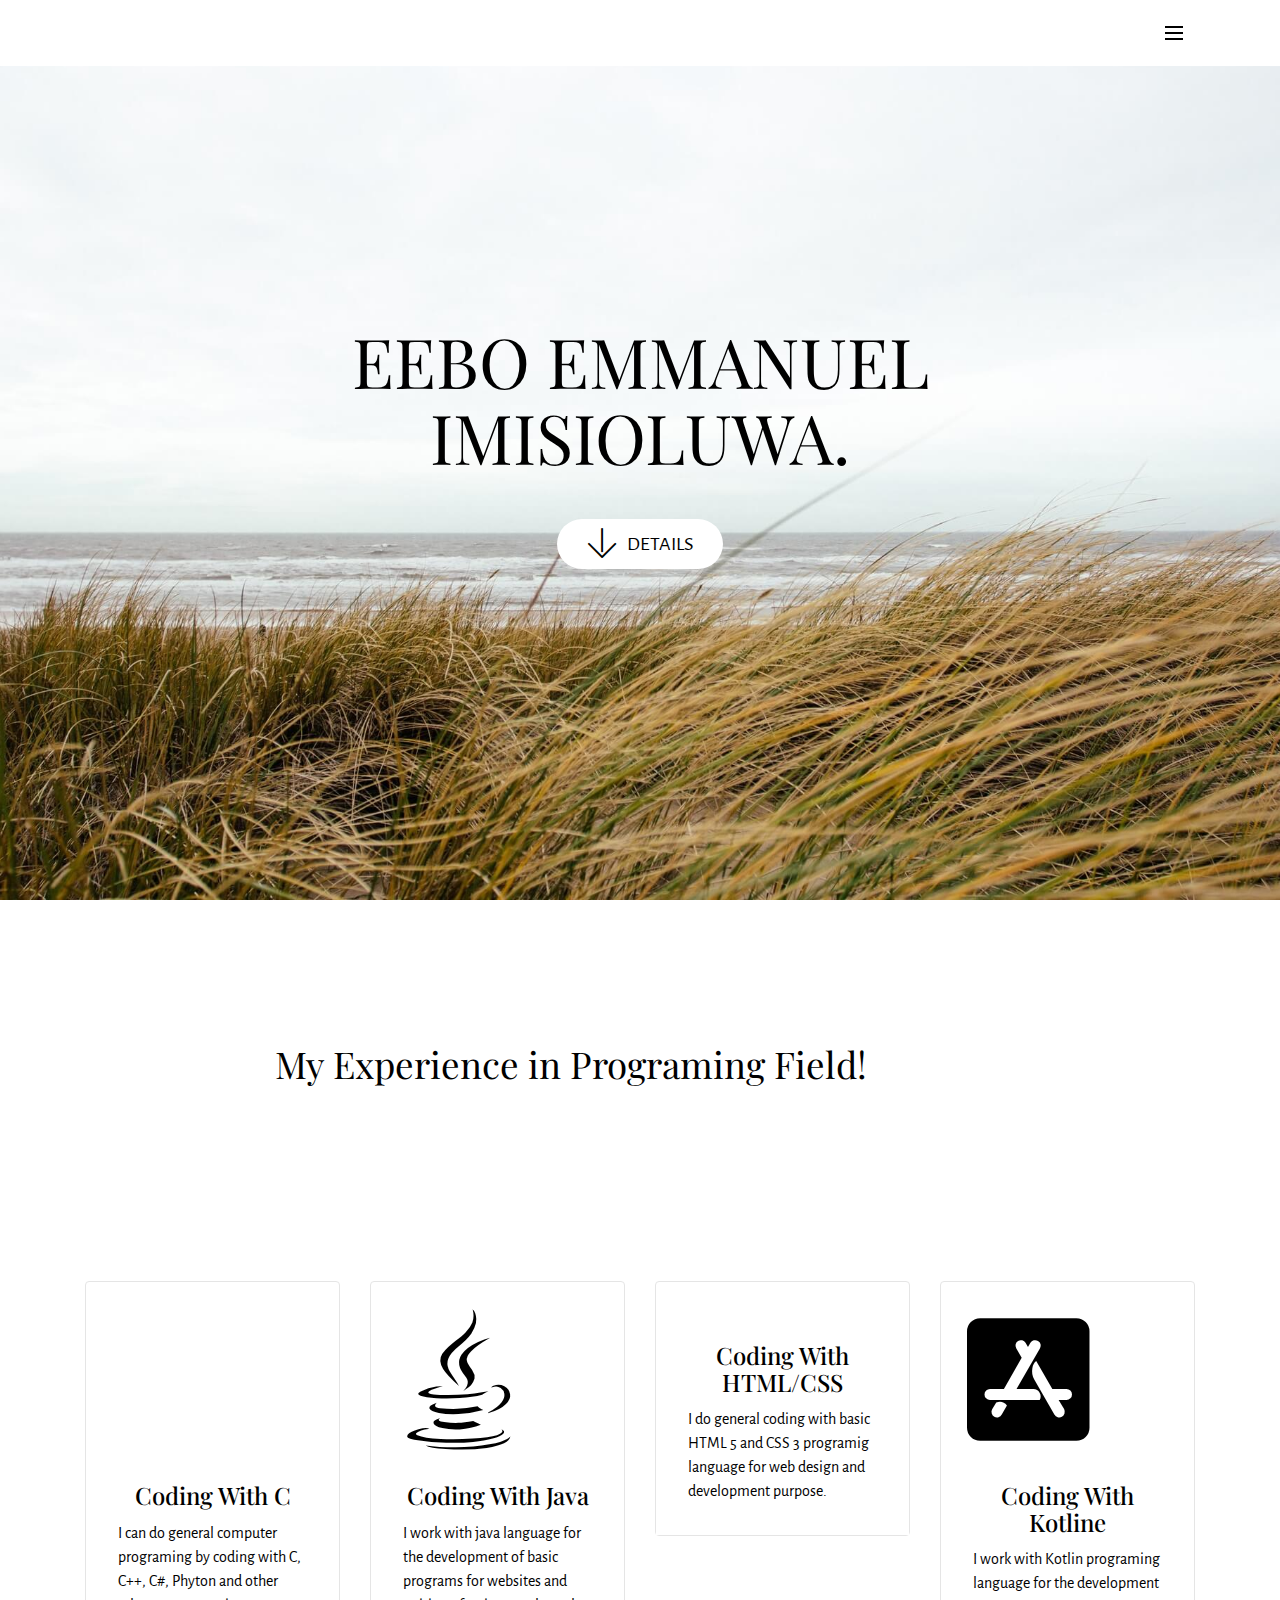
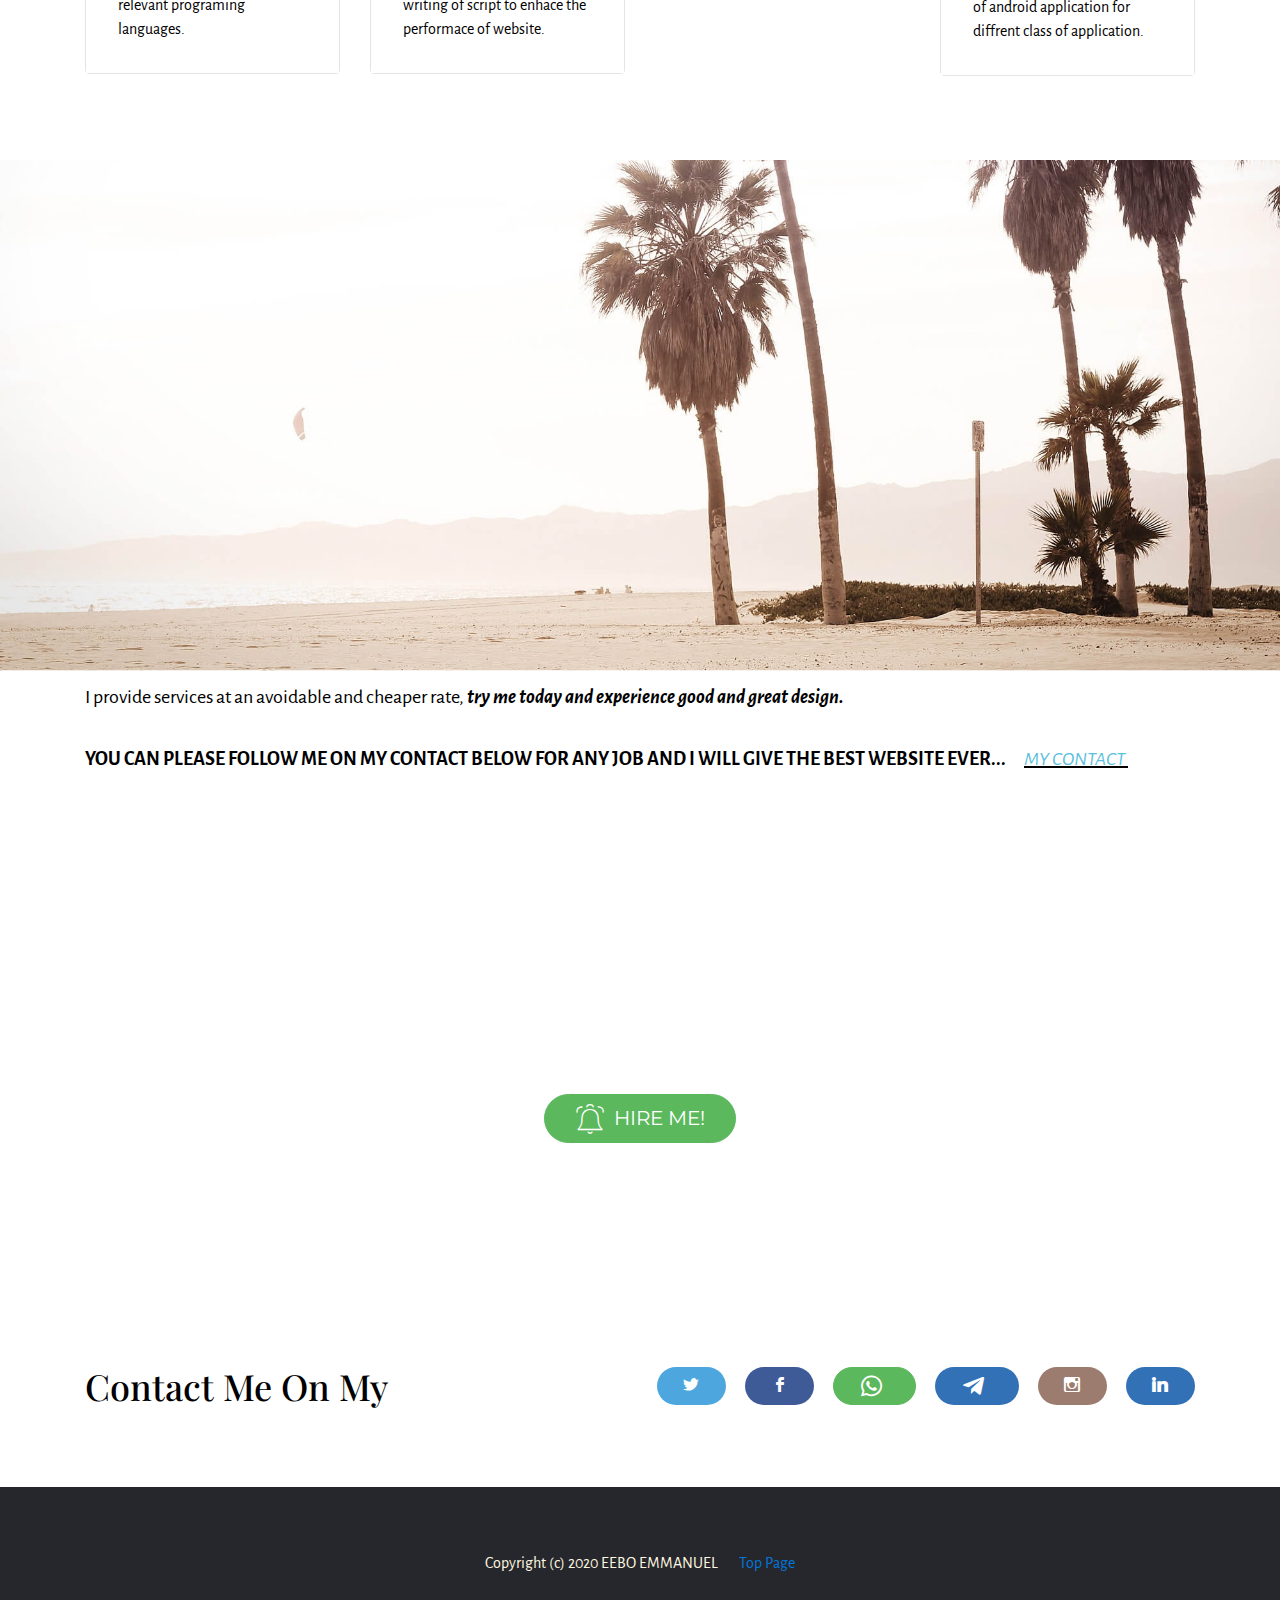
==== commit f71290bd: "update record" ====
--- a/about.html
+++ b/about.html
@@ -11,17 +11,20 @@
   
   
   <title>About Me</title>
+  <link rel="stylesheet" href="assets/font-awesome-solid/../css/fontawesome.min.css">
+  <link rel="stylesheet" href="assets/font-awesome-solid/css/solid.min.css">
   <link rel="stylesheet" href="assets/font-awesome-brands/../css/fontawesome.min.css">
   <link rel="stylesheet" href="assets/font-awesome-brands/css/brands.min.css">
   <link rel="stylesheet" href="assets/material-design/css/material-icons.min.css">
+  <link rel="stylesheet" href="assets/themify/css/themify-icons.css">
   <link rel="stylesheet" href="https://fonts.googleapis.com/css?family=Alegreya+Sans:400,700&subset=latin,vietnamese,latin-ext">
   <link rel="stylesheet" href="assets/web/assets/mobirise-icons2/mobirise2.css">
   <link rel="stylesheet" href="assets/web/assets/mobirise-icons-bold/mobirise-icons-bold.css">
+  <link rel="stylesheet" href="https://fonts.googleapis.com/css?family=Playfair+Display:400,700&subset=latin,cyrillic">
   <link rel="stylesheet" href="assets/web/assets/mobirise-icons/mobirise-icons.css">
-  <link rel="stylesheet" href="https://fonts.googleapis.com/css?family=Playfair+Display:400,700&subset=latin,cyrillic">
   <link rel="stylesheet" href="assets/tether/tether.min.css">
+  <link rel="stylesheet" href="assets/facebook-plugin/style.css">
   <link rel="stylesheet" href="assets/bootstrap/css/bootstrap.min.css">
-  <link rel="stylesheet" href="assets/facebook-plugin/style.css">
   <link rel="stylesheet" href="assets/socicon/css/socicon.min.css">
   <link rel="stylesheet" href="assets/puritym/css/style.css">
   <link rel="preload" as="style" href="assets/mobirise/css/mbr-additional.css"><link rel="stylesheet" href="assets/mobirise/css/mbr-additional.css" type="text/css">
@@ -32,12 +35,12 @@
 <body>
   <nav class="navbar navbar-light mbr-navbar navbar-fixed-top" id="nav_bar" data-rv-view="3" style="background-color: rgb(255, 255, 255);">
     <div class="container">
-        <button class="navbar-toggler pull-right hidden-md-up" type="button" data-toggle="collapse" data-target="#exCollapsingNavbar2">
+        <button class="navbar-toggler pull-right" type="button" data-toggle="collapse" data-target="#exCollapsingNavbar2">
             <div class="hamburger-icon"></div>
         </button>
 
         <div class="clearfix"></div>
-        <div class="collapse navbar-toggleable-sm" id="exCollapsingNavbar2">
+        <div class="collapse" id="exCollapsingNavbar2">
             <span class="navbar-logo"><a href="#top"><img src="assets/images/img-20200704-074930-794-96x128.jpeg" alt="PICTURE" title="PAGE"></a></span>
             <span><a class="navbar-brand text-primary" href="index.html#header1-4">EEBO EMMANUEL IMISIOLUWA &nbsp;</a></span>
 
@@ -65,11 +68,70 @@
     </div>
 </section>
 
+<section class="mbr-section mbr-section__container mbr-section__container--isolated" id="header3-h" data-rv-view="24">
+    <div class="container">
+        <div class="row">
+            <div class="col-md-8 col-md-offset-2">
+                <h3 class="mbr-section-title display-4">My Experience in Programing Field!</h3>
+                
+            </div>
+        </div>
+    </div>
+</section>
+
+<section class="mbr-section mbr-section-small" id="features1-i" data-rv-view="26" style="background-color: rgb(255, 255, 255); padding-top: 1.5rem; padding-bottom: 4.5rem;">
+    
+    <div class="container">
+        <div class="row">
+            <div class="col-sm-6 col-md-3">
+                <div class="card cart-block">
+                    <div><span class="fas fa-fw fa-laptop-code mbr-iconfont mbr-iconfont-features1"></span></div>
+                    <div class="card-block">
+                        <h4 class="card-title text-xs-center">Coding With C</h4>
+                        <p class="card-text">I can do general computer programing by coding with C, C++, C#, Phyton and other relevant programing languages.</p>
+                        
+                    </div>
+                </div>
+            </div>
+            <div class="col-sm-6 col-md-3">
+                <div class="card cart-block">
+                    <div><span class="fab fa-fw fa-java mbr-iconfont mbr-iconfont-features1"></span></div>
+                    <div class="card-block">
+                        <h4 class="card-title text-xs-center">Coding With Java</h4>
+                        <p class="card-text">I work with java language for the development of basic programs for websites and writing of script to enhace the performace of website.</p>
+                        
+                    </div>
+                </div>
+            </div>
+            <div class="col-sm-6 col-md-3">
+                <div class="card cart-block">
+                    <div><span class="ti-html5 mbr-iconfont mbr-iconfont-features1"></span></div>
+                    <div class="card-block">
+                        <h4 class="card-title text-xs-center">Coding With HTML/CSS</h4>
+                        <p class="card-text">I do general coding with basic HTML 5 and CSS 3 programig language for web design and development purpose.</p>
+                        
+                    </div>
+                </div>
+            </div>
+            <div class="col-sm-6 col-md-3">
+                <div class="card cart-block">
+                    <div><span class="fab fa-fw fa-app-store-ios mbr-iconfont mbr-iconfont-features1"></span></div>
+                    <div class="card-block">
+                        <h4 class="card-title text-xs-center">Coding With Kotline</h4>
+                        <p class="card-text">I work with Kotlin programing language for the development of android application for diffrent class of application.</p>
+                        
+                    </div>
+                </div>
+            </div>
+        </div>
+    </div>
+</section>
+
 <section class="mbr-section mbr-parallax-background col-undefined" id="content" data-rv-view="8" style="background-image: url(assets/images/photo-3.jpg); padding-top: 9rem; padding-bottom: 9rem;">
     <div class="mbr-overlay" style="opacity: 0.7; background-color: rgb(255, 255, 255);"></div>
     <div class="container">
         <h3 class="mbr-section-title display-2">MORE ABOUT ME&nbsp;</h3>
-        <div class="lead"><p>My name is Eebo Emanuel Imisioluwa, A native of saki, I on &nbsp;was born on 24th february </p><p>FAMILY BACKGROUND - &nbsp;My parent name is Mr. and Mrs. Eebo and they also given birth in saki as well</p><p>EDUCATIONAL BACKGROUND- &nbsp;i started my primary school education in a school and my secondary education in another school and also my institution in a school</p><p>WORKING EXPERENCE - I work with many companys and most importantly my self built company where i design website, have design many website for many companies and am well apprecaited &nbsp;by them but they didn't pay for advise am suppose to insert there link.i</p><p><strong>YOU CAN PLEASE FOLLOW ME ON MY CONTACT BELOW FOR ANY JOB AND I WILL GIVE THE BEST WEBSITE EVER... &nbsp; &nbsp;</strong><em> &nbsp;<u><a href="about.html#contact" class="text-info">MY CONTACT&nbsp;</a></u></em></p></div>
+        <div class="lead"><p><span style="font-size: 1.25rem;">By Name I am &nbsp;<strong>Eebo Emanuel Imisioluwa, &nbsp;</strong>A native of saki, I on &nbsp;was born on 24th february</span></p><p>EDUCATIONAL BACKGROUND- &nbsp;I am still an under-graduate student of Ladoke Akintola University, Ogbomosho,<strong> Studing Computer Engineering</strong>.</p><p>WORKING EXPERENCE - I work with many companys and most importantly my self built company where I design website, have design many website for many companies and am well apprecaited &nbsp;by them but they didn't pay for advert I should have posted them on this profile page for you to see my completed jobs<span style="font-size: 1.25rem;">.</span></p><p><span style="font-size: 1.25rem;">I provide services at an avoidable and cheaper rate, <strong><em>try me today and experience good and great design.</em></strong></span></p><p><strong>YOU CAN PLEASE FOLLOW ME ON MY CONTACT BELOW FOR ANY JOB AND I WILL GIVE THE BEST WEBSITE EVER... &nbsp; &nbsp;</strong><em> &nbsp;<u><a href="about.html#contact" class="text-info">MY CONTACT&nbsp;</a></u></em></p></div>
     </div>
 </section>
 
@@ -86,15 +148,22 @@
 <section class="mbr-section mbr-section-small" id="contact" data-rv-view="12" style="background-color: rgb(255, 255, 255); padding-top: 4.5rem; padding-bottom: 4.5rem;">
     
 
-    <div class="container">
-        <div class="row">
-            <div class="col-sm-4">
-                <h2 class="mbr-section-title h1">Contact Me On My</h2>
+        <div class="container">
+            <div class="row">
+                <div class="col-sm-4">
+                    <h2 class="mbr-section-title h1">Contact Me On My</h2>
+                </div>
+                <div class="col-sm-8 text-xs-right">
+                    <a class="btn btn-social socicon-bg-twitter" title="Twitter" href="https://twitter.com/eebo_emmanuel"><i class="socicon socicon-twitter"></i></a>
+                    <a class="btn btn-social socicon-bg-facebook" title="Facebook" target="_blank" href="https://www.facebook.com/eebo.emmanuel"><i class="socicon socicon-facebook"></i></a>  
+                    <a class="btn btn-social socicon-bg-whatsapp btn-success" title="Whatsapp" href="https://wa.me/2347017200363"><i class="fab fa-fw fa-whatsapp mbr-iconfont mbr-iconfont-btn"></i></a>   
+                    <a class="btn btn-social socicon-bg-linkedin" title="Telegram" href="http://t.me/2347017200363"><i class="fab fa-fw fa-telegram-plane mbr-iconfont mbr-iconfont-btn"></i></a> 
+                    <a class="btn btn-social socicon-bg-instagram" title="Instagram" target="_blank" href="https://instagram.com/ultimate2147/"><i class="socicon socicon-instagram"></i></a>
+                    <a class="btn btn-social socicon-bg-linkedin" title="LinkedIn" target="_blank" href="https://linkedin.com/in/eebo-emmanuel"><i class="socicon socicon-linkedin"></i></a>
+                </div>
             </div>
-            <div class="col-sm-8 text-xs-right"><a class="btn btn-social socicon-bg-twitter" title="Twitter" target="_blank" href="https://twitter.com/mobirise"><i class="socicon socicon-twitter"></i></a> <a class="btn btn-social socicon-bg-facebook" title="Facebook" target="_blank" href="https://www.facebook.com/pages/Mobirise/1616226671953247"><i class="socicon socicon-facebook"></i></a>  <a class="btn btn-social socicon-bg-youtube btn-success" title="YouTube" href="https://wa.me/2347017200363"><span class="fab fa-fw fa-whatsapp mbr-iconfont mbr-iconfont-btn"></span></a> <a class="btn btn-social socicon-bg-instagram" title="Instagram" target="_blank" href="https://instagram.com/mobirise/"><i class="socicon socicon-instagram"></i></a>  <a class="btn btn-social socicon-bg-tumblr" title="Tumblr" target="_blank" href="http://mobirise.tumblr.com/"><span class="fab fa-fw fa-telegram-plane mbr-iconfont mbr-iconfont-btn"></span></a> <a class="btn btn-social socicon-bg-linkedin" title="LinkedIn" target="_blank" href="https://www.linkedin.com/in/mobirise"><span class="mbri-cash mbr-iconfont mbr-iconfont-btn"></span></a> </div>
         </div>
-    </div>
-</section>
+    </section>
 
 <footer class="mbr-section mbr-section-nopadding mbr-footer" id="footer" data-rv-view="14" style="background-color: rgb(38, 39, 44); padding-top: 3rem; padding-bottom: 1.98rem;">
     
@@ -106,12 +175,12 @@
 
   <script src="assets/web/assets/jquery/jquery.min.js"></script>
   <script src="assets/tether/tether.min.js"></script>
-  <script src="assets/bootstrap/js/bootstrap.min.js"></script>
   <script src="https://connect.facebook.net/en_US/sdk.js#xfbml=1&version=v2.5"></script>
   <script src="https://apis.google.com/js/plusone.js"></script>
   <script src="assets/facebook-plugin/facebook-script.js"></script>
+  <script src="assets/bootstrap/js/bootstrap.min.js"></script>
+  <script src="assets/smooth-scroll/smooth-scroll.js"></script>
   <script src="assets/jarallax/jarallax.js"></script>
-  <script src="assets/smooth-scroll/smooth-scroll.js"></script>
   <script src="assets/puritym/js/script.js"></script>
   
   
